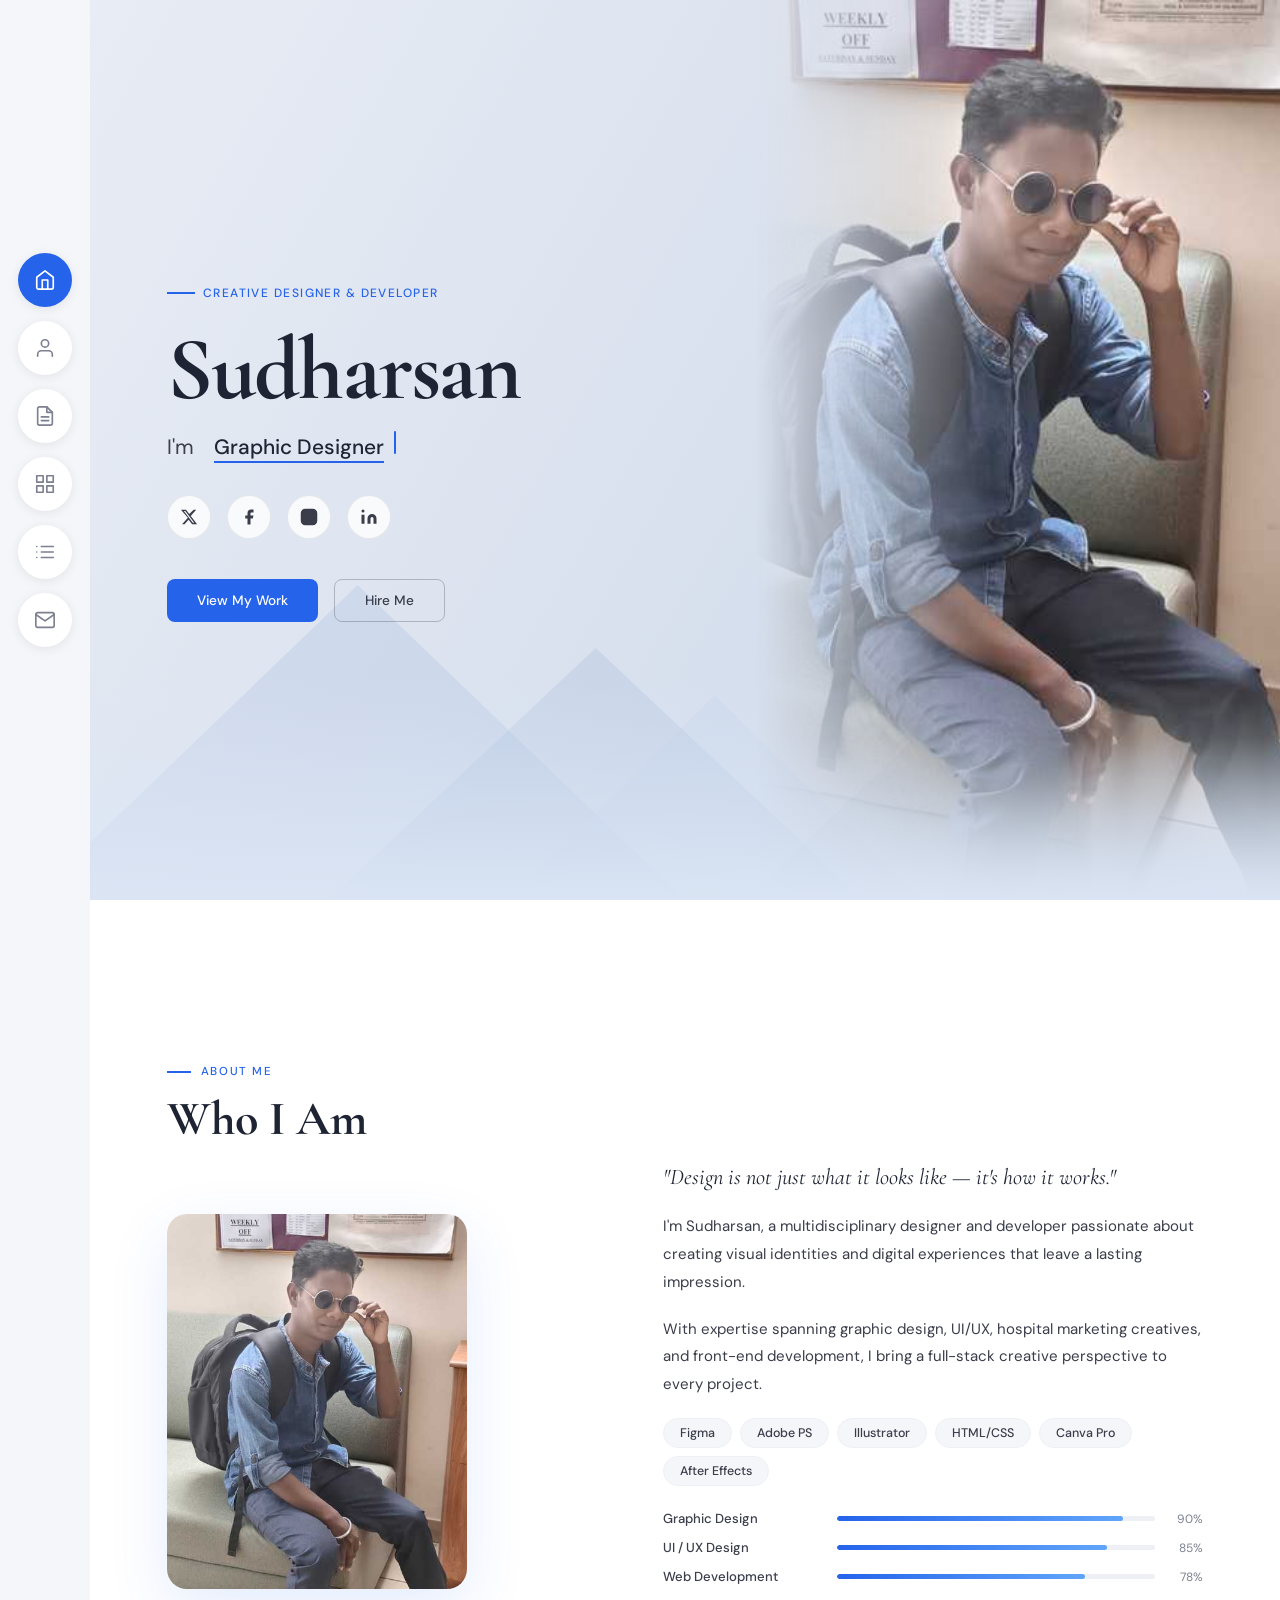
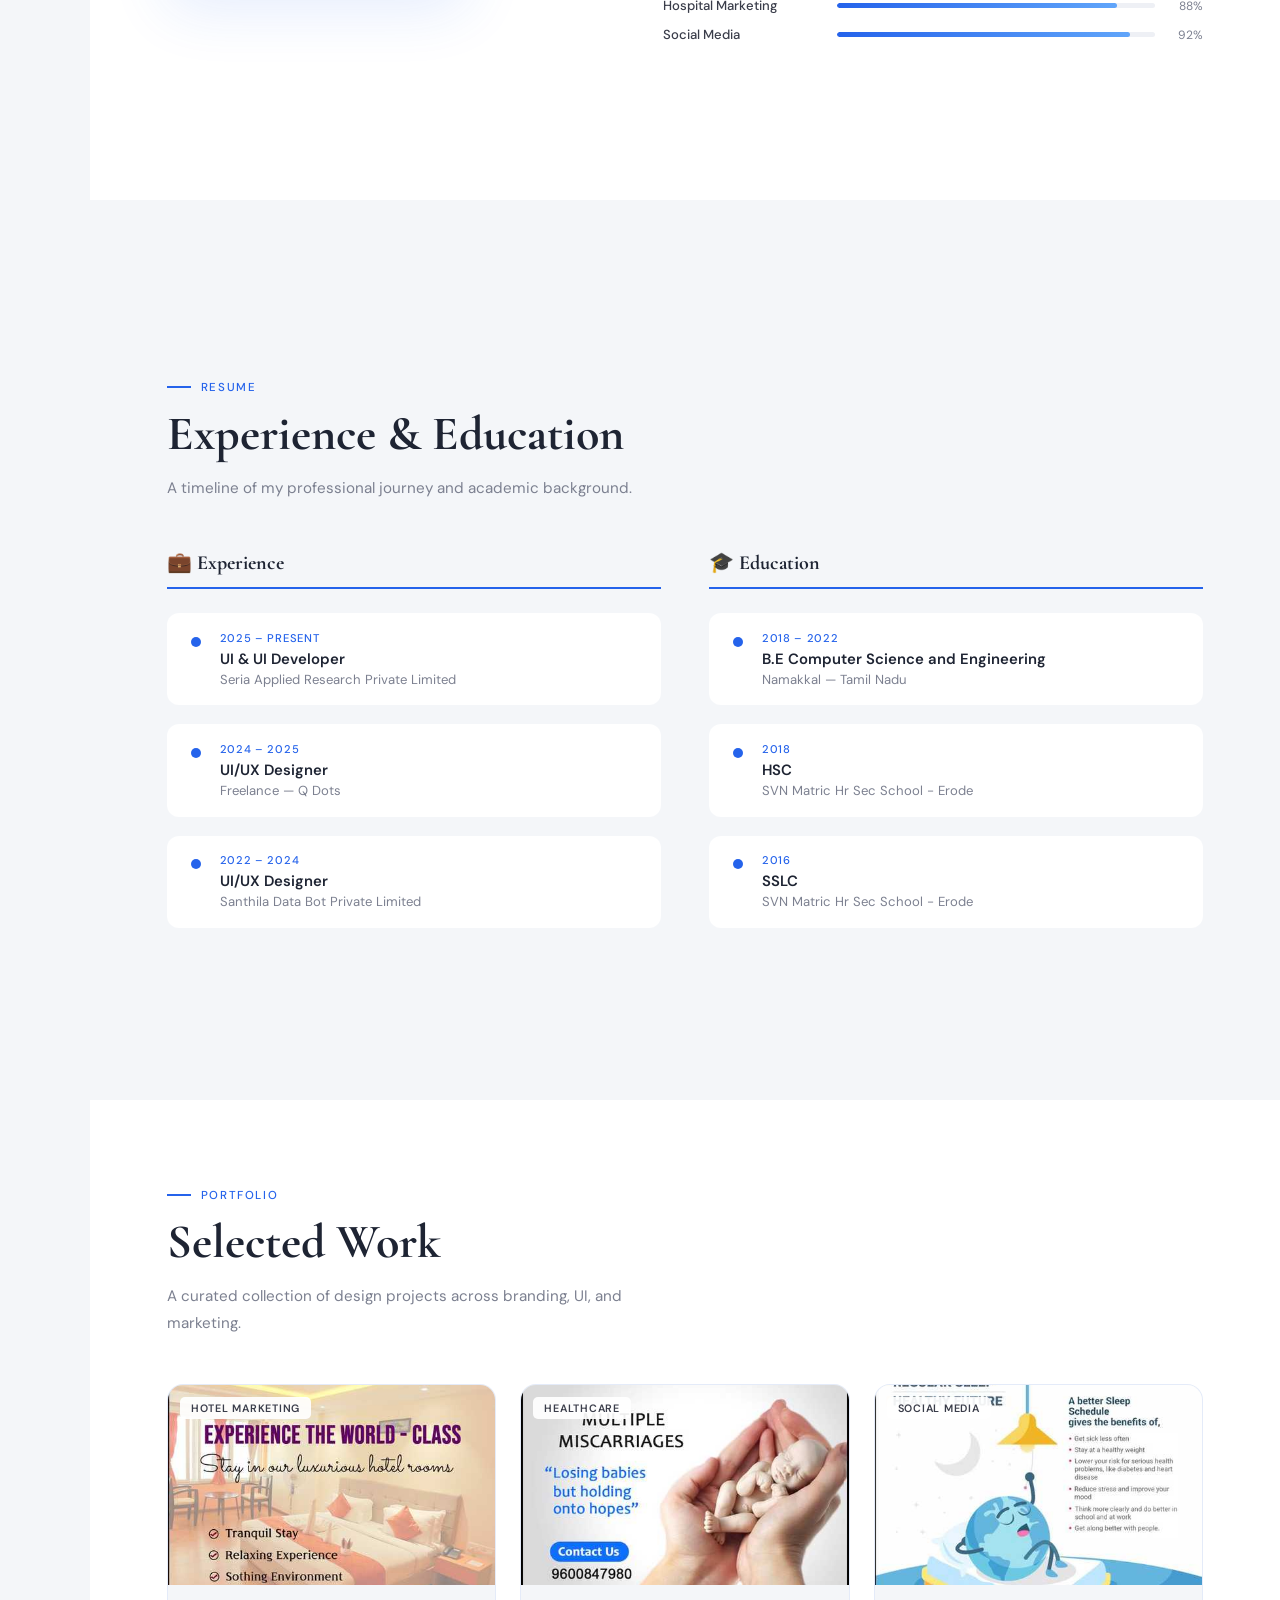
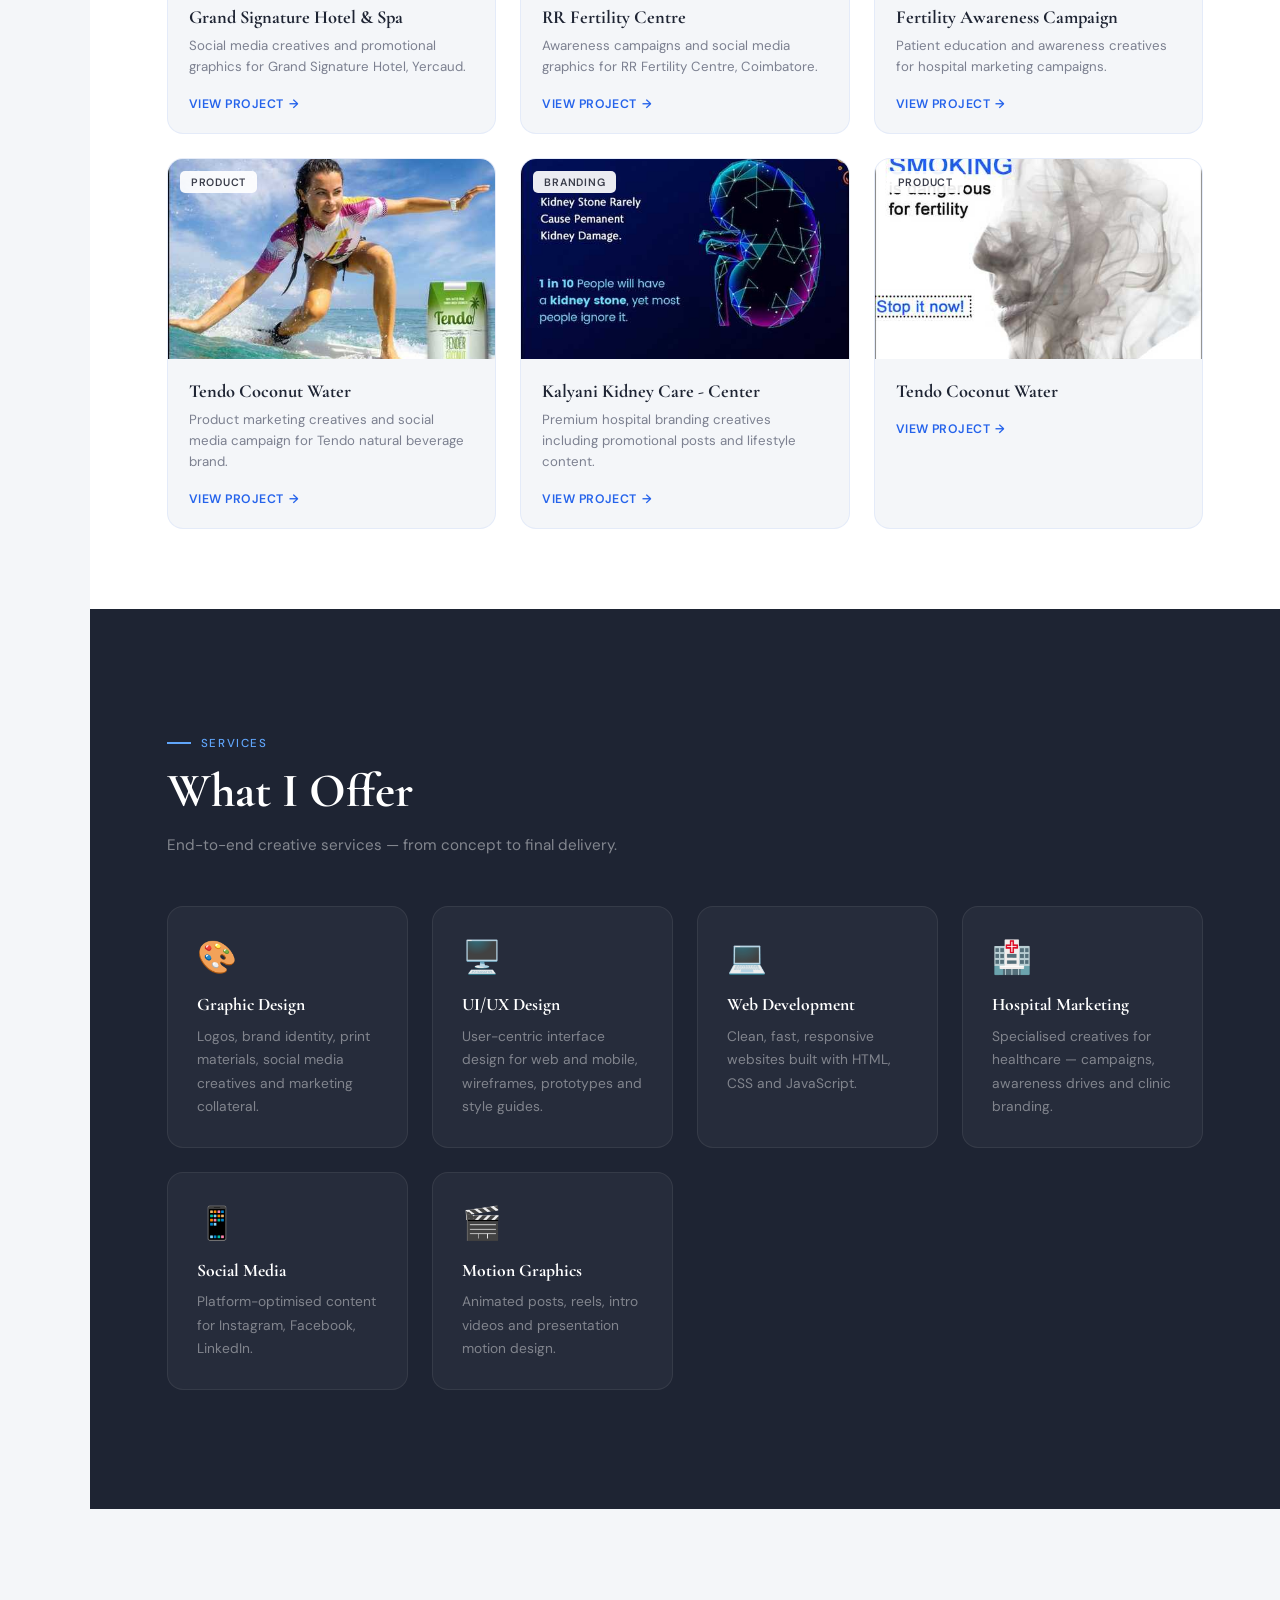
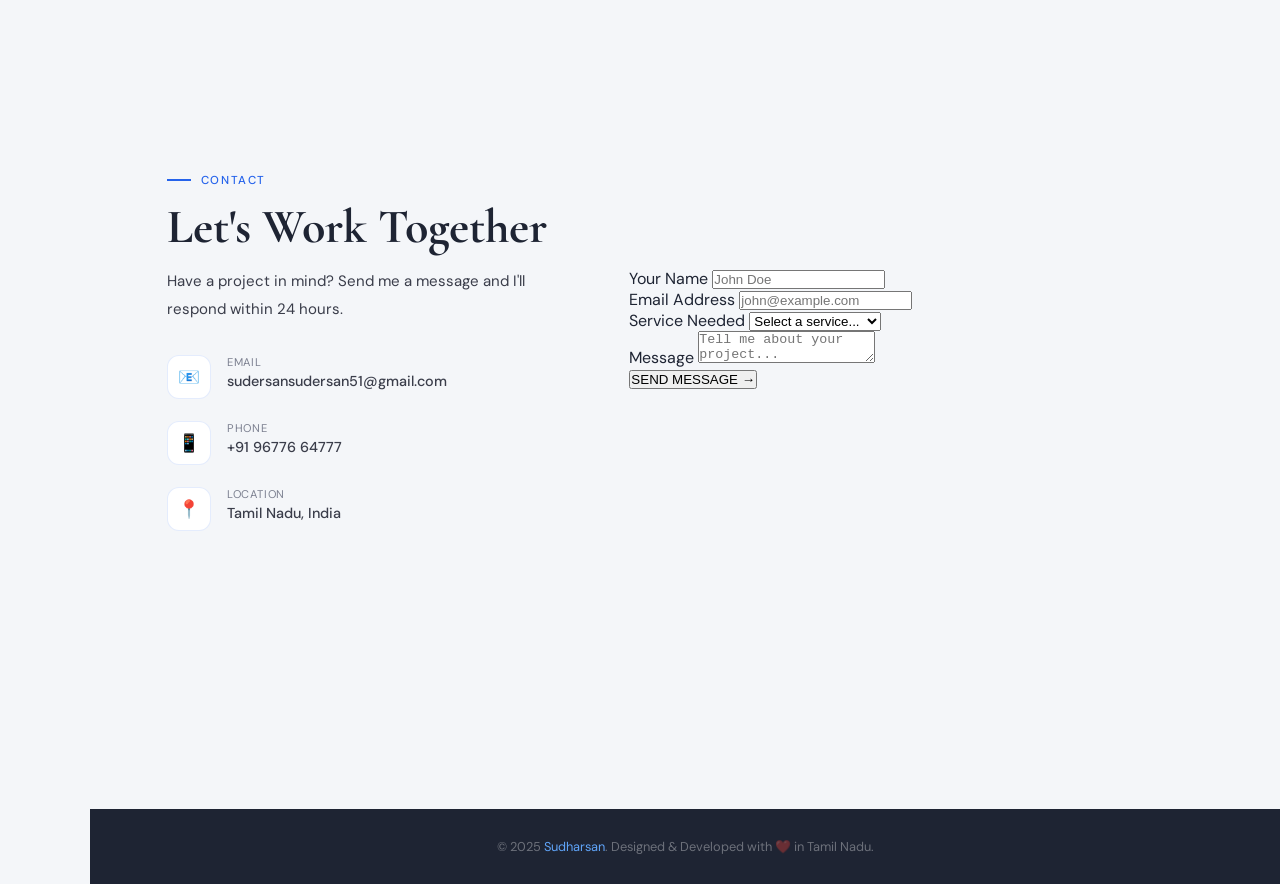
==== index.html @ 40d16991 "Update index.html" ====
<!DOCTYPE html>
<html lang="en">
<head>
<meta charset="UTF-8">
<meta name="viewport" content="width=device-width, initial-scale=1.0">
<title>Sudharsan - Portfolio</title>
<link href="https://fonts.googleapis.com/css2?family=Cormorant+Garamond:ital,wght@0,400;0,700;1,400&family=DM+Sans:wght@300;400;500;600&display=swap" rel="stylesheet">
<style>
*,*::before,*::after{margin:0;padding:0;box-sizing:border-box}
:root{--ink:#1e2433;--ink-mid:#3a3d4a;--ink-soft:#7c8090;--bg:#f4f6f9;--bg2:#eef0f5;--white:#fff;--blue:#2563eb;--blue-dark:#1d4ed8}
html{scroll-behavior:smooth}
body{font-family:'DM Sans',sans-serif;background:var(--bg);color:var(--ink);overflow-x:hidden;display:flex}
.sidebar{position:fixed;left:0;top:0;bottom:0;width:90px;display:flex;flex-direction:column;align-items:center;justify-content:center;gap:14px;z-index:200}
.nav-icon{width:54px;height:54px;border-radius:50%;background:var(--white);display:flex;align-items:center;justify-content:center;text-decoration:none;box-shadow:0 2px 12px rgba(0,0,0,.08);transition:all .25s;color:var(--ink-soft)}
.nav-icon:hover{transform:scale(1.08);color:var(--blue)}
.nav-icon.active{background:var(--blue);color:var(--white)}
.nav-icon svg{width:22px;height:22px;stroke:currentColor;fill:none;stroke-width:1.8;stroke-linecap:round;stroke-linejoin:round}
.main{margin-left:90px;flex:1;min-width:0}
.page{min-height:100vh;position:relative;display:flex;align-items:center;overflow:hidden}
#hero{background:linear-gradient(120deg,#e8ecf4,#dde4f0 40%,#c9d5e8)}
.mountains{position:absolute;bottom:0;left:0;right:0;height:35%;pointer-events:none}
.mountain{position:absolute;bottom:0;clip-path:polygon(0% 100%,50% 0%,100% 100%)}
.m1{width:55%;left:-5%;height:100%;background:rgba(170,190,220,.3)}
.m2{width:45%;left:20%;height:80%;background:rgba(155,178,210,.25)}
.m3{width:50%;right:-5%;height:90%;background:rgba(165,185,215,.2)}
.m4{width:35%;left:35%;height:65%;background:rgba(180,200,230,.2)}
.mist{position:absolute;bottom:0;left:0;right:0;height:25%;background:linear-gradient(0deg,rgba(220,230,245,.9),transparent);pointer-events:none;z-index:2}
.hero-photo-area{position:absolute;right:0;top:0;bottom:0;width:44%;overflow:hidden;pointer-events:none;z-index:1}
.hero-photo{width:100%;height:100%;object-fit:cover;object-position:center top;-webkit-mask-image:linear-gradient(to left,black 55%,transparent 100%),linear-gradient(to top,transparent 0%,black 18%);mask-image:linear-gradient(to left,black 55%,transparent 100%),linear-gradient(to top,transparent 0%,black 18%);-webkit-mask-composite:intersect;mask-composite:intersect}
.hero-content{position:relative;z-index:3;padding:0 6vw;max-width:680px}
.hero-tag{display:inline-flex;align-items:center;gap:8px;font-size:.75rem;font-weight:500;letter-spacing:.12em;text-transform:uppercase;color:var(--blue);margin-bottom:1.5rem}
.hero-tag::before{content:'';width:28px;height:2px;background:var(--blue)}
.hero-name{font-family:'Cormorant Garamond',serif;font-size:clamp(3.5rem,7vw,6.5rem);font-weight:700;line-height:1;color:var(--ink);margin-bottom:1rem;letter-spacing:-.02em}
.hero-role{font-size:clamp(1rem,2vw,1.3rem);color:var(--ink-mid);margin-bottom:2rem;display:flex;align-items:baseline;gap:.4em}
.typed-text{color:var(--ink);font-weight:500;border-bottom:2.5px solid var(--blue);padding-bottom:1px}
.typed-cursor{display:inline-block;width:2px;height:1.1em;background:var(--blue);margin-left:2px;vertical-align:middle;border-radius:1px;animation:blink .75s step-end infinite}
@keyframes blink{0%,100%{opacity:1}50%{opacity:0}}
.social-links{display:flex;gap:1rem;margin-bottom:2.5rem}
.social-link{width:44px;height:44px;border-radius:50%;background:rgba(255,255,255,.8);display:flex;align-items:center;justify-content:center;text-decoration:none;color:var(--ink-mid);border:1px solid rgba(0,0,0,.08);transition:all .2s}
.social-link:hover{background:var(--blue);color:var(--white);transform:translateY(-3px)}
.social-link svg{width:18px;height:18px;fill:currentColor}
.hero-btns{display:flex;gap:1rem;flex-wrap:wrap}
.btn-blue{display:inline-block;background:var(--blue);color:var(--white);padding:13px 30px;border-radius:8px;font-size:.85rem;font-weight:500;text-decoration:none;transition:all .2s}
.btn-blue:hover{background:var(--blue-dark);transform:translateY(-2px)}
.btn-ghost{display:inline-block;border:1.5px solid rgba(30,36,51,.25);color:var(--ink-mid);padding:12px 30px;border-radius:8px;font-size:.85rem;font-weight:500;text-decoration:none;transition:all .2s}
.btn-ghost:hover{border-color:var(--blue);color:var(--blue)}
.section-inner{width:100%;padding:80px 6vw}
.s-tag{display:inline-flex;align-items:center;gap:10px;font-size:.72rem;font-weight:500;letter-spacing:.14em;text-transform:uppercase;color:var(--blue);margin-bottom:.8rem}
.s-tag::before{content:'';width:24px;height:2px;background:var(--blue)}
.s-title{font-family:'Cormorant Garamond',serif;font-size:clamp(2rem,4vw,3rem);font-weight:700;color:var(--ink);line-height:1.15;margin-bottom:.8rem}
.s-sub{font-size:.95rem;color:var(--ink-soft);line-height:1.75;max-width:520px;margin-bottom:3rem}
#about{background:var(--white)}
.about-grid{display:grid;grid-template-columns:1fr 1.3fr;gap:5rem;align-items:center}
.about-avatar{width:100%;max-width:300px;aspect-ratio:.8;border-radius:20px;overflow:hidden;box-shadow:0 20px 60px rgba(37,99,235,.12)}
.about-avatar img{width:100%;height:100%;object-fit:cover;object-position:center top}
.about-intro{font-family:'Cormorant Garamond',serif;font-size:1.4rem;font-style:italic;color:var(--ink);line-height:1.5;margin-bottom:1.2rem}
.about-body{font-size:.94rem;color:var(--ink-mid);line-height:1.85;margin-bottom:1.2rem}
.skill-chips{display:flex;flex-wrap:wrap;gap:8px;margin-bottom:1.5rem}
.chip{background:var(--bg);border:1px solid var(--bg2);border-radius:20px;padding:6px 16px;font-size:.78rem;font-weight:500;color:var(--ink-mid)}
.skill-rows{display:flex;flex-direction:column;gap:12px}
.skill-row{display:flex;align-items:center;gap:14px}
.skill-label{font-size:.82rem;font-weight:500;color:var(--ink-mid);width:160px;flex-shrink:0}
.skill-track{flex:1;height:5px;background:var(--bg2);border-radius:3px;overflow:hidden}
.skill-fill{height:100%;background:linear-gradient(90deg,var(--blue),#60a5fa);border-radius:3px}
.skill-pct{font-size:.75rem;color:var(--ink-soft);width:34px;text-align:right}
@media(max-width:900px){.about-grid{grid-template-columns:1fr;gap:2rem}.about-avatar{margin:0 auto}}
#resume{background:var(--bg)}
.resume-cols{display:grid;grid-template-columns:1fr 1fr;gap:3rem}
.col-head{font-family:'Cormorant Garamond',serif;font-size:1.25rem;font-weight:700;color:var(--ink);padding-bottom:.75rem;margin-bottom:1.5rem;border-bottom:2px solid var(--blue)}
.tl{display:flex;flex-direction:column;gap:1.2rem}
.tl-item{display:flex;gap:1.2rem;padding:1.1rem 1.3rem;background:var(--white);border-radius:12px;border-left:3px solid transparent;transition:border-color .2s,box-shadow .2s}
.tl-item:hover{border-left-color:var(--blue);box-shadow:0 4px 18px rgba(37,99,235,.08)}
.tl-dot{width:10px;height:10px;border-radius:50%;background:var(--blue);margin-top:6px;flex-shrink:0}
.tl-date{font-size:.7rem;font-weight:500;color:var(--blue);letter-spacing:.06em;text-transform:uppercase;margin-bottom:4px}
.tl-role{font-size:.93rem;font-weight:600;color:var(--ink);margin-bottom:2px}
.tl-org{font-size:.82rem;color:var(--ink-soft)}
@media(max-width:768px){.resume-cols{grid-template-columns:1fr}}
#portfolio{background:var(--white)}
.port-grid{display:grid;grid-template-columns:repeat(auto-fill,minmax(280px,1fr));gap:1.5rem}
.port-card{background:var(--bg);border-radius:16px;overflow:hidden;border:1px solid rgba(37,99,235,.08);transition:transform .25s,box-shadow .25s}
.port-card:hover{transform:translateY(-6px);box-shadow:0 16px 40px rgba(37,99,235,.12)}
.port-thumb{height:200px;position:relative;overflow:hidden;background:var(--bg2)}
.port-thumb img{width:100%;height:100%;object-fit:cover;display:block;transition:transform .4s}
.port-card:hover .port-thumb img{transform:scale(1.06)}
.port-badge{position:absolute;top:12px;left:12px;background:rgba(255,255,255,.92);border-radius:5px;padding:4px 11px;font-size:.67rem;font-weight:600;color:var(--ink-mid);letter-spacing:.07em;text-transform:uppercase;z-index:1}
.port-body{padding:1.3rem}
.port-title{font-family:'Cormorant Garamond',serif;font-size:1.15rem;font-weight:700;color:var(--ink);margin-bottom:.4rem}
.port-desc{font-size:.83rem;color:var(--ink-soft);line-height:1.6;margin-bottom:.9rem}
.port-link{display:inline-flex;align-items:center;gap:5px;font-size:.77rem;font-weight:600;color:var(--blue);text-decoration:none;letter-spacing:.04em;text-transform:uppercase;transition:gap .2s}
.port-link:hover{gap:9px}
.port-link::after{content:'→'}
#services{background:var(--ink)}
#services .s-title{color:#fff}
#services .s-sub{color:rgba(255,255,255,.45)}
#services .s-tag{color:#60a5fa}
#services .s-tag::before{background:#60a5fa}
.srv-grid{display:grid;grid-template-columns:repeat(auto-fill,minmax(230px,1fr));gap:1.5rem}
.srv-card{background:rgba(255,255,255,.04);border:1px solid rgba(255,255,255,.07);border-radius:16px;padding:1.8rem;transition:all .2s}
.srv-card:hover{background:rgba(37,99,235,.12);border-color:rgba(37,99,235,.35);transform:translateY(-4px)}
.srv-ico{font-size:2rem;margin-bottom:1rem;display:block}
.srv-title{font-family:'Cormorant Garamond',serif;font-size:1.1rem;font-weight:700;color:#fff;margin-bottom:.6rem}
.srv-desc{font-size:.86rem;color:rgba(255,255,255,.42);line-height:1.7}
#contact{background:var(--bg)}
.contact-grid{display:grid;grid-template-columns:1fr 1.5fr;gap:5rem;align-items:start}
.c-detail{display:flex;align-items:flex-start;gap:1rem;margin-bottom:1.4rem}
.c-ico{width:44px;height:44px;border-radius:12px;background:var(--white);border:1px solid rgba(37,99,235,.12);display:flex;align-items:center;justify-content:center;font-size:1.1rem;flex-shrink:0}
.c-lbl{font-size:.7rem;color:var(--ink-soft);letter-spacing:.07em;text-transform:uppercase;margin-bottom:3px}
.c-val{font-size:.9rem;color:var(--ink-mid);font-weight:500}
.c-form{display:flex;flex-direction:column;gap:1rem}
.f-row{display:grid;grid-template-columns:1fr 1fr;gap:1rem}
.f-grp{display:flex;flex-direction:column;gap:5px}
.f-grp label{font-size:.74rem;font-weight:500;color:var(--ink-mid)}
.f-grp input,.f-grp textarea,.f-grp select{background:var(--white);border:1.5px solid rgba(37,99,235,.12);border-radius:8px;padding:11px 14px;font-family:'DM Sans',sans-serif;font-size:.89rem;color:var(--ink);outline:none;resize:none;transition:border-color .2s,box-shadow .2s}
.f-grp input:focus,.f-grp textarea:focus,.f-grp select:focus{border-color:var(--blue);box-shadow:0 0 0 3px rgba(37,99,235,.1)}
.f-submit{background:var(--blue);color:var(--white);border:none;border-radius:8px;padding:13px 32px;font-family:'DM Sans',sans-serif;font-size:.82rem;font-weight:600;letter-spacing:.05em;text-transform:uppercase;cursor:pointer;transition:all .2s;align-self:flex-start}
.f-submit:hover{background:var(--blue-dark);transform:translateY(-2px)}
@media(max-width:900px){.contact-grid{grid-template-columns:1fr;gap:2rem}.f-row{grid-template-columns:1fr}}
footer{background:var(--ink);color:rgba(255,255,255,.35);text-align:center;padding:1.8rem 5vw;font-size:.8rem}
footer span{color:#60a5fa}
.rv{opacity:0;transform:translateY(24px);transition:opacity .6s ease,transform .6s ease}
.rv.on{opacity:1;transform:none}
.d1{transition-delay:.1s}.d2{transition-delay:.2s}.d3{transition-delay:.3s}.d4{transition-delay:.4s}
@media(max-width:768px){body{flex-direction:column}.sidebar{position:fixed;bottom:0;left:0;right:0;top:auto;width:100%;height:64px;flex-direction:row;justify-content:center;gap:8px;padding:0 1rem;background:rgba(255,255,255,.95);border-top:1px solid rgba(0,0,0,.07)}.main{margin-left:0;padding-bottom:64px}.nav-icon{width:46px;height:46px}.hero-photo-area{width:50%;opacity:.6}}
</style>
</head>
<body>
<nav class="sidebar">
  <a class="nav-icon active" href="#hero" data-section="hero"><svg viewBox="0 0 24 24"><path d="M3 9l9-7 9 7v11a2 2 0 01-2 2H5a2 2 0 01-2-2z"/><polyline points="9 22 9 12 15 12 15 22"/></svg></a>
  <a class="nav-icon" href="#about" data-section="about"><svg viewBox="0 0 24 24"><path d="M20 21v-2a4 4 0 00-4-4H8a4 4 0 00-4 4v2"/><circle cx="12" cy="7" r="4"/></svg></a>
  <a class="nav-icon" href="#resume" data-section="resume"><svg viewBox="0 0 24 24"><path d="M14 2H6a2 2 0 00-2 2v16a2 2 0 002 2h12a2 2 0 002-2V8z"/><polyline points="14 2 14 8 20 8"/><line x1="16" y1="13" x2="8" y2="13"/><line x1="16" y1="17" x2="8" y2="17"/></svg></a>
  <a class="nav-icon" href="#portfolio" data-section="portfolio"><svg viewBox="0 0 24 24"><rect x="3" y="3" width="7" height="7"/><rect x="14" y="3" width="7" height="7"/><rect x="14" y="14" width="7" height="7"/><rect x="3" y="14" width="7" height="7"/></svg></a>
  <a class="nav-icon" href="#services" data-section="services"><svg viewBox="0 0 24 24"><line x1="8" y1="6" x2="21" y2="6"/><line x1="8" y1="12" x2="21" y2="12"/><line x1="8" y1="18" x2="21" y2="18"/><line x1="3" y1="6" x2="3.01" y2="6"/><line x1="3" y1="12" x2="3.01" y2="12"/><line x1="3" y1="18" x2="3.01" y2="18"/></svg></a>
  <a class="nav-icon" href="#contact" data-section="contact"><svg viewBox="0 0 24 24"><path d="M4 4h16c1.1 0 2 .9 2 2v12c0 1.1-.9 2-2 2H4c-1.1 0-2-.9-2-2V6c0-1.1.9-2 2-2z"/><polyline points="22,6 12,13 2,6"/></svg></a>
</nav>
<main class="main">
<section class="page" id="hero">
  <div class="mountains"><div class="mountain m1"></div><div class="mountain m2"></div><div class="mountain m3"></div><div class="mountain m4"></div></div>
  <div class="mist"></div>
  <div class="hero-photo-area"><img class="hero-photo" src="[data-uri]" alt="Sudharsan"></div>
  <div class="hero-content">
    <div class="hero-tag">Creative Designer &amp; Developer</div>
    <h1 class="hero-name">Sudharsan</h1>
    <p class="hero-role">I'm &nbsp;<span class="typed-text" id="typedText"></span><span class="typed-cursor"></span></p>
    <div class="social-links">
      <a class="social-link" href="#"><svg viewBox="0 0 24 24"><path d="M18.244 2.25h3.308l-7.227 8.26 8.502 11.24H16.17l-4.714-6.231-5.401 6.231H2.746l7.73-8.835L1.254 2.25H8.08l4.253 5.622zm-1.161 17.52h1.833L7.084 4.126H5.117z"/></svg></a>
      <a class="social-link" href="#"><svg viewBox="0 0 24 24"><path d="M18 2h-3a5 5 0 00-5 5v3H7v4h3v8h4v-8h3l1-4h-4V7a1 1 0 011-1h3z"/></svg></a>
      <a class="social-link" href="#"><svg viewBox="0 0 24 24" fill="none" stroke="currentColor" stroke-width="2"><rect x="2" y="2" width="20" height="20" rx="5"/><circle cx="12" cy="12" r="4"/><circle cx="17.5" cy="6.5" r="1.5" fill="currentColor" stroke="none"/></svg></a>
      <a class="social-link" href="#"><svg viewBox="0 0 24 24"><path d="M16 8a6 6 0 016 6v7h-4v-7a2 2 0 00-2-2 2 2 0 00-2 2v7h-4v-7a6 6 0 016-6zM2 9h4v12H2z"/><circle cx="4" cy="4" r="2"/></svg></a>
    </div>
    <div class="hero-btns"><a href="#portfolio" class="btn-blue">View My Work</a><a href="#contact" class="btn-ghost">Hire Me</a></div>
  </div>
</section>
<section class="page" id="about">
  <div class="section-inner">
    <div class="s-tag">About Me</div><h2 class="s-title">Who I Am</h2>
    <div class="about-grid">
      <div class="about-avatar rv"><img src="[data-uri]" alt="Sudharsan"></div>
      <div>
        <p class="about-intro rv">"Design is not just what it looks like — it's how it works."</p>
        <p class="about-body rv d1">I'm Sudharsan, a multidisciplinary designer and developer passionate about creating visual identities and digital experiences that leave a lasting impression.</p>
        <p class="about-body rv d2">With expertise spanning graphic design, UI/UX, hospital marketing creatives, and front-end development, I bring a full-stack creative perspective to every project.</p>
        <div class="skill-chips rv d2"><span class="chip">Figma</span><span class="chip">Adobe PS</span><span class="chip">Illustrator</span><span class="chip">HTML/CSS</span><span class="chip">Canva Pro</span><span class="chip">After Effects</span></div>
        <div class="skill-rows rv d3">
          <div class="skill-row"><span class="skill-label">Graphic Design</span><div class="skill-track"><div class="skill-fill" style="width:90%"></div></div><span class="skill-pct">90%</span></div>
          <div class="skill-row"><span class="skill-label">UI / UX Design</span><div class="skill-track"><div class="skill-fill" style="width:85%"></div></div><span class="skill-pct">85%</span></div>
          <div class="skill-row"><span class="skill-label">Web Development</span><div class="skill-track"><div class="skill-fill" style="width:78%"></div></div><span class="skill-pct">78%</span></div>
          <div class="skill-row"><span class="skill-label">Hospital Marketing</span><div class="skill-track"><div class="skill-fill" style="width:88%"></div></div><span class="skill-pct">88%</span></div>
          <div class="skill-row"><span class="skill-label">Social Media</span><div class="skill-track"><div class="skill-fill" style="width:92%"></div></div><span class="skill-pct">92%</span></div>
        </div>
      </div>
    </div>
  </div>
</section>
<section class="page" id="resume">
  <div class="section-inner">
    <div class="s-tag">Resume</div><h2 class="s-title">Experience &amp; Education</h2>
    <p class="s-sub">A timeline of my professional journey and academic background.</p>
    <div class="resume-cols">
      <div>
        <div class="col-head">💼 Experience</div>
        <div class="tl">
          <div class="tl-item rv"><div class="tl-dot"></div><div><div class="tl-date">2025 – Present</div><div class="tl-role">UI &amp; UI Developer</div><div class="tl-org">Seria Applied Research Private Limited</div></div></div>
          <div class="tl-item rv d1"><div class="tl-dot"></div><div><div class="tl-date">2024 – 2025</div><div class="tl-role">UI/UX Designer</div><div class="tl-org">Freelance — Q Dots</div></div></div>
          <div class="tl-item rv d2"><div class="tl-dot"></div><div><div class="tl-date">2022 – 2024</div><div class="tl-role">UI/UX Designer</div><div class="tl-org">Santhila Data Bot Private Limited</div></div></div>
        </div>
      </div>
      <div>
        <div class="col-head">🎓 Education</div>
        <div class="tl">
          <div class="tl-item rv"><div class="tl-dot"></div><div><div class="tl-date">2018 – 2022</div><div class="tl-role">B.E Computer Science and Engineering</div><div class="tl-org">Namakkal — Tamil Nadu</div></div></div>
          <div class="tl-item rv d1"><div class="tl-dot"></div><div><div class="tl-date">2018</div><div class="tl-role">HSC</div><div class="tl-org">SVN Matric Hr Sec School - Erode</div></div></div>
          <div class="tl-item rv d2"><div class="tl-dot"></div><div><div class="tl-date">2016</div><div class="tl-role">SSLC</div><div class="tl-org">SVN Matric Hr Sec School - Erode</div></div></div>
        </div>
      </div>
    </div>
  </div>
</section>
<section class="page" id="portfolio">
  <div class="section-inner">
    <div class="s-tag">Portfolio</div><h2 class="s-title">Selected Work</h2>
    <p class="s-sub">A curated collection of design projects across branding, UI, and marketing.</p>
    <div class="port-grid">
      <div class="port-card rv"><div class="port-thumb"><img src="[data-uri]" alt="Grand Signature Hotel"><span class="port-badge">Hotel Marketing</span></div><div class="port-body"><div class="port-title">Grand Signature Hotel &amp; Spa</div><p class="port-desc">Social media creatives and promotional graphics for Grand Signature Hotel, Yercaud.</p><a href="https://sudharsana-web.github.io/portfolio-Sudharsan/Project1.html" class="port-link">View Project</a></div></div>
      <div class="port-card rv d1"><div class="port-thumb"><img src="[data-uri]" alt="RR Fertility"><span class="port-badge">Healthcare</span></div><div class="port-body"><div class="port-title">RR Fertility Centre</div><p class="port-desc">Awareness campaigns and social media graphics for RR Fertility Centre, Coimbatore.</p><a href="https://sudharsana-web.github.io/portfolio-Sudharsan/Project2.html" class="port-link">View Project</a></div></div>
      <div class="port-card rv d2"><div class="port-thumb"><img src="[data-uri]" alt="Fertility Campaign"><span class="port-badge">Social Media</span></div><div class="port-body"><div class="port-title">Fertility Awareness Campaign</div><p class="port-desc">Patient education and awareness creatives for hospital marketing campaigns.</p><a href="https://sudharsana-web.github.io/portfolio-Sudharsan/Project3.html" class="port-link">View Project</a></div></div>
      <div class="port-card rv d1"><div class="port-thumb"><img src="[data-uri]" alt="Kalyani Kidney"><span class="port-badge">Product</span></div><div class="port-body"><div class="port-title">Tendo Coconut Water</div><p class="port-desc">Product marketing creatives and social media campaign for Tendo natural beverage brand.</p><a href="https://sudharsana-web.github.io/portfolio-Sudharsan/Project4.html" class="port-link">View Project</a></div></div>
      <div class="port-card rv d2"><div class="port-thumb"><img src="[data-uri]" alt="Grand Signature Coffee"><span class="port-badge">Branding</span></div><div class="port-body"><div class="port-title">Kalyani Kidney Care - Center</div><p class="port-desc">Premium hospital branding creatives including promotional posts and lifestyle content.</p><a href="https://sudharsana-web.github.io/portfolio-Sudharsan/Project5.html" class="port-link">View Project</a></div></div>
      <div class="port-card rv d3"><div class="port-thumb"><img src="[data-uri]" alt="Tendo"><span class="port-badge">Product</span></div><div class="port-body"><div class="port-title">Tendo Coconut Water</div><p class="port-desc"></p><a href="#" class="port-link">View Project</a></div></div>
    </div>
  </div>
</section>
<section class="page" id="services">
  <div class="section-inner">
    <div class="s-tag">Services</div><h2 class="s-title">What I Offer</h2>
    <p class="s-sub">End-to-end creative services — from concept to final delivery.</p>
    <div class="srv-grid">
      <div class="srv-card rv"><span class="srv-ico">🎨</span><div class="srv-title">Graphic Design</div><p class="srv-desc">Logos, brand identity, print materials, social media creatives and marketing collateral.</p></div>
      <div class="srv-card rv d1"><span class="srv-ico">🖥️</span><div class="srv-title">UI/UX Design</div><p class="srv-desc">User-centric interface design for web and mobile, wireframes, prototypes and style guides.</p></div>
      <div class="srv-card rv d2"><span class="srv-ico">💻</span><div class="srv-title">Web Development</div><p class="srv-desc">Clean, fast, responsive websites built with HTML, CSS and JavaScript.</p></div>
      <div class="srv-card rv d3"><span class="srv-ico">🏥</span><div class="srv-title">Hospital Marketing</div><p class="srv-desc">Specialised creatives for healthcare — campaigns, awareness drives and clinic branding.</p></div>
      <div class="srv-card rv d1"><span class="srv-ico">📱</span><div class="srv-title">Social Media</div><p class="srv-desc">Platform-optimised content for Instagram, Facebook, LinkedIn.</p></div>
      <div class="srv-card rv d2"><span class="srv-ico">🎬</span><div class="srv-title">Motion Graphics</div><p class="srv-desc">Animated posts, reels, intro videos and presentation motion design.</p></div>
    </div>
  </div>
</section>

<section class="page" id="contact">
  <div class="section-inner">
    <div class="s-tag">Contact</div><h2 class="s-title">Let's Work Together</h2>
    <div class="contact-grid">
      <div>
        <p style="font-size:.94rem;color:var(--ink-mid);line-height:1.8;margin-bottom:2rem;">Have a project in mind? Send me a message and I'll respond within 24 hours.</p>
        <div class="c-detail rv"><div class="c-ico">📧</div><div><div class="c-lbl">Email</div><div class="c-val">sudersansudersan51@gmail.com</div></div></div>
        <div class="c-detail rv d1"><div class="c-ico">📱</div><div><div class="c-lbl">Phone</div><div class="c-val">+91 96776 64777</div></div></div>
        <div class="c-detail rv d2"><div class="c-ico">📍</div><div><div class="c-lbl">Location</div><div class="c-val">Tamil Nadu, India</div></div></div>
      </div>
 <form action="https://formsubmit.co/sudersansudersan51@gmail.com" method="POST" class="modern-form">

  <input type="hidden" name="_captcha" value="false">
  <input type="hidden" name="_subject" value="New Portfolio Message">

  <div class="row">
    <div class="field">
      <label>Your Name</label>
      <input type="text" name="name" placeholder="John Doe" required>
    </div>

    <div class="field">
      <label>Email Address</label>
      <input type="email" name="email" placeholder="john@example.com" required>
    </div>
  </div>

  <div class="field">
    <label>Service Needed</label>
    <select name="service" required>
      <option value="">Select a service...</option>
      <option>Web Development</option>
      <option>UI/UX Design</option>
      <option>Database / DBA</option>
    </select>
  </div>

  <div class="field">
    <label>Message</label>
    <textarea name="message" placeholder="Tell me about your project..." required></textarea>
  </div>

  <button type="submit" class="btn-submit">
    SEND MESSAGE →
  </button>

</form>
    </div>
  </div>
</section>

<footer><p>© 2025 <span>Sudharsan</span>. Designed &amp; Developed with ❤️ in Tamil Nadu.</p></footer>
</main>

<script>
var roles=['Graphic Designer','UI/UX Designer','Web Developer','Creative Director'];
var ri=0,ci=0,del=false,el=document.getElementById('typedText');
function tw(){var w=roles[ri];if(!del){ci++;el.textContent=w.substring(0,ci);if(ci===w.length){del=true;setTimeout(tw,1800);return;}}else{ci--;el.textContent=w.substring(0,ci);if(ci===0){del=false;ri=(ri+1)%roles.length;}}setTimeout(tw,del?60:110);}
window.addEventListener('DOMContentLoaded',function(){setTimeout(tw,500);});
var secs=document.querySelectorAll('.page'),icons=document.querySelectorAll('.nav-icon');
new IntersectionObserver(function(e){e.forEach(function(x){if(x.isIntersecting){icons.forEach(function(n){n.classList.remove('active');});var a=document.querySelector('.nav-icon[data-section="'+x.target.id+'"]');if(a)a.classList.add('active');}});},{threshold:0.5}).observe&&secs.forEach(function(s){new IntersectionObserver(function(e){e.forEach(function(x){if(x.isIntersecting){icons.forEach(function(n){n.classList.remove('active');});var a=document.querySelector('.nav-icon[data-section="'+x.target.id+'"]');if(a)a.classList.add('active');}});},{threshold:0.5}).observe(s);});
new IntersectionObserver(function(e){e.forEach(function(x){if(x.isIntersecting)x.target.classList.add('on');});},{threshold:0.12}).observe&&document.querySelectorAll('.rv').forEach(function(el){new IntersectionObserver(function(e){e.forEach(function(x){if(x.isIntersecting)x.target.classList.add('on');});},{threshold:0.12}).observe(el);});
function handleSubmit(e){e.preventDefault();var b=e.target.querySelector('.f-submit');b.textContent='Sent! ✓';b.style.background='#16a34a';setTimeout(function(){b.textContent='Send Message →';b.style.background='';e.target.reset();},3000);}
</script>
</body>
</html>
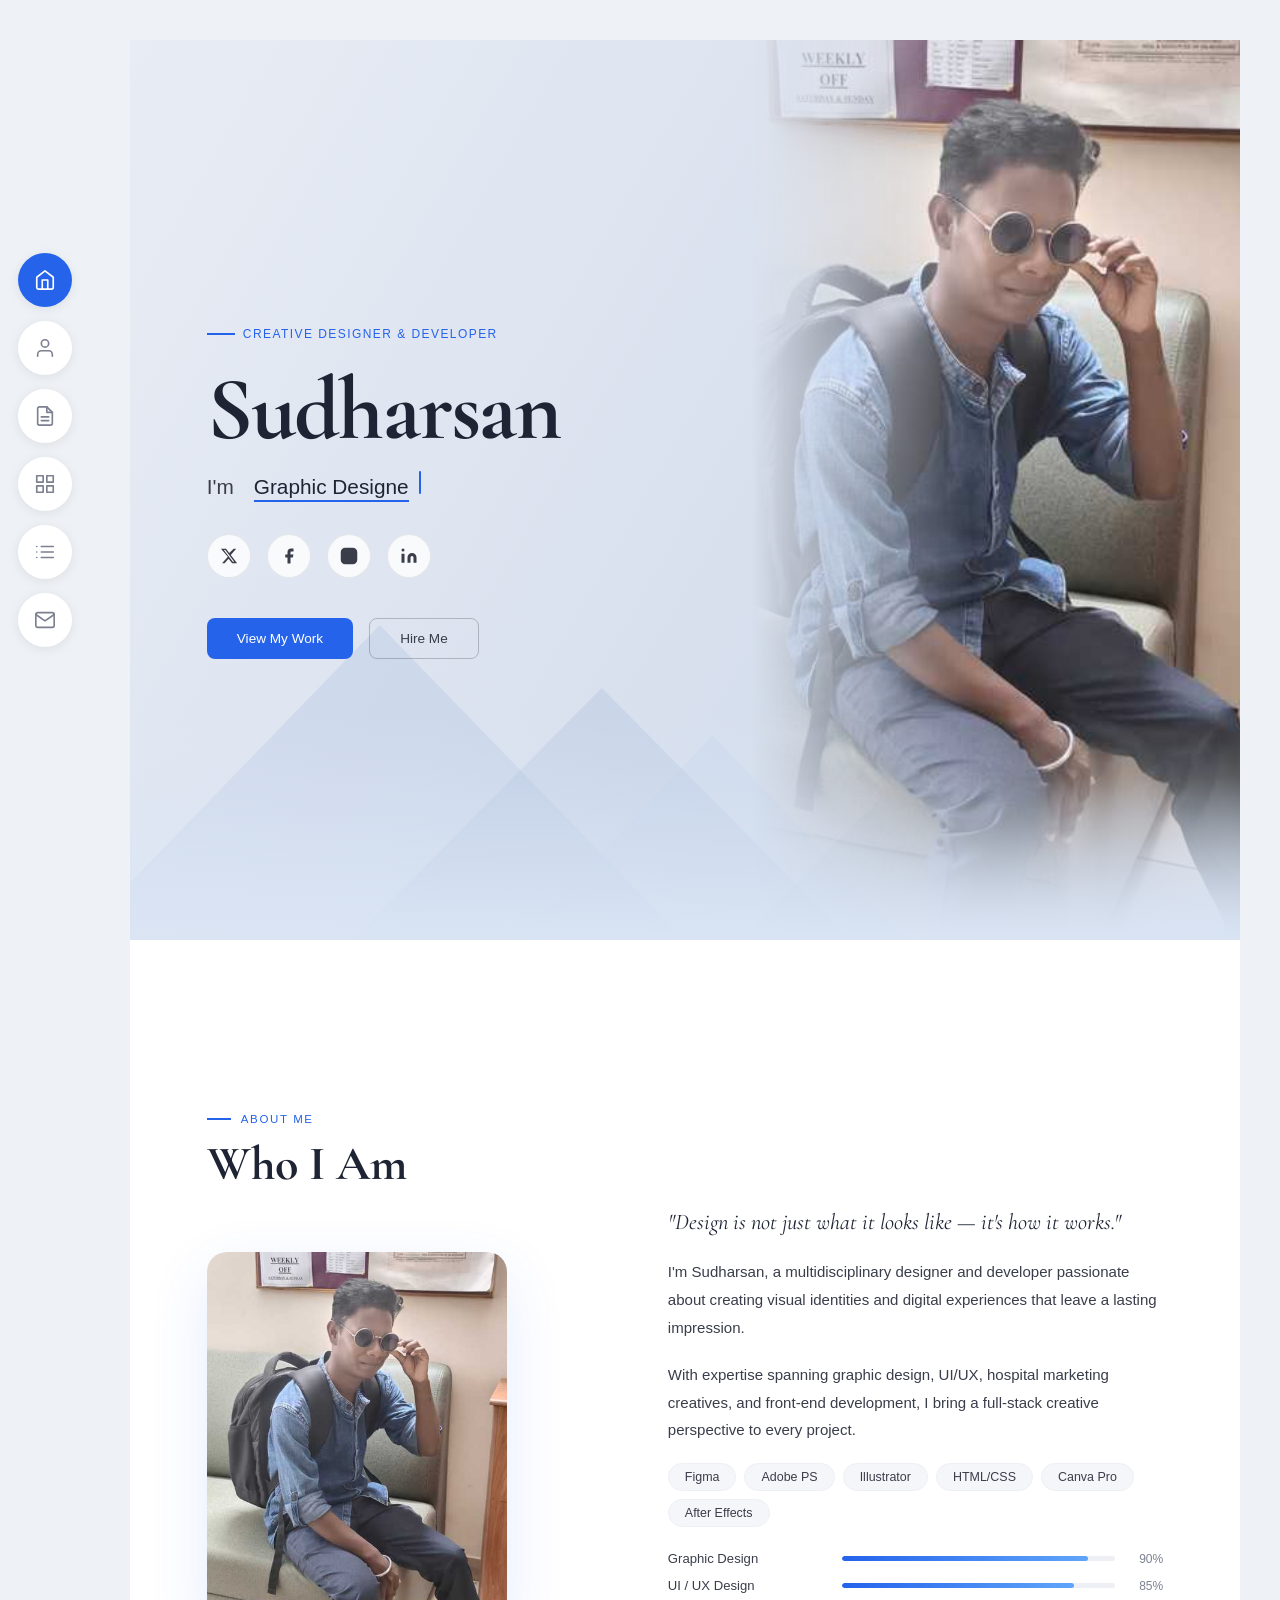
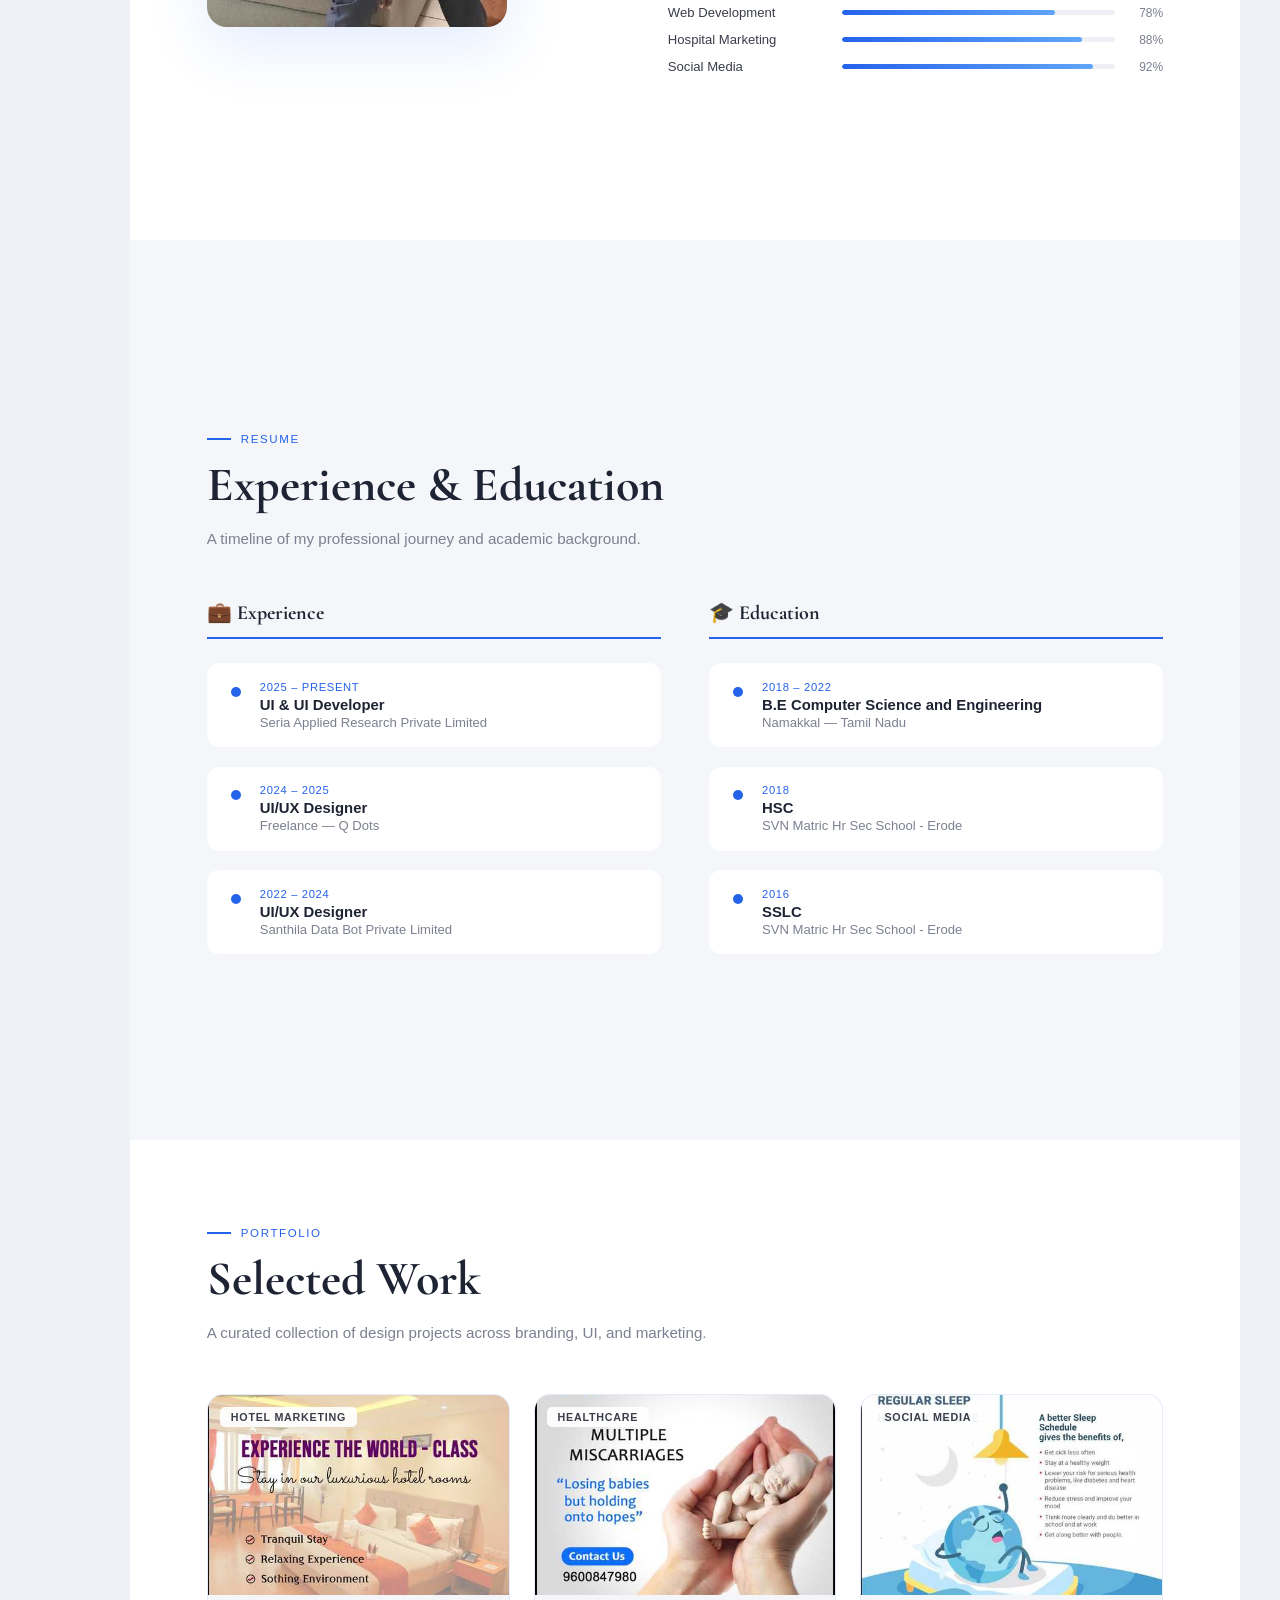
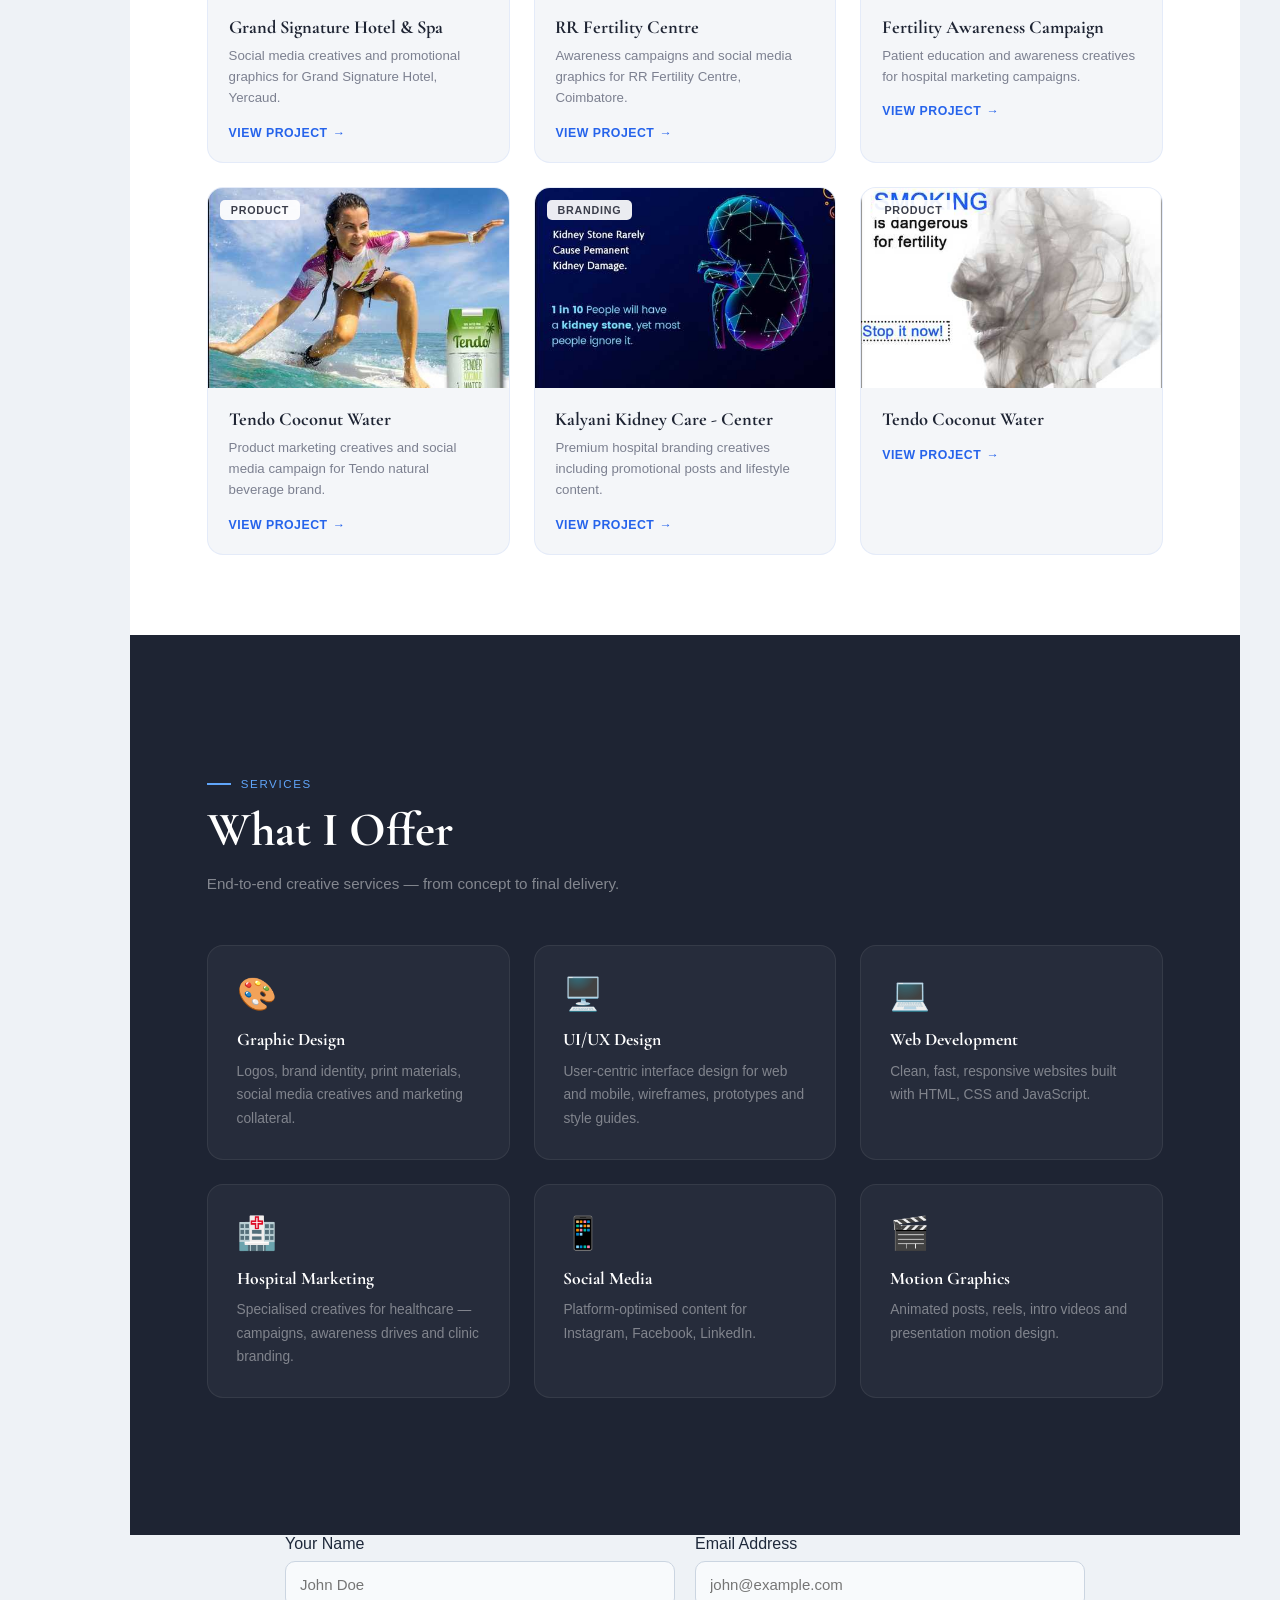
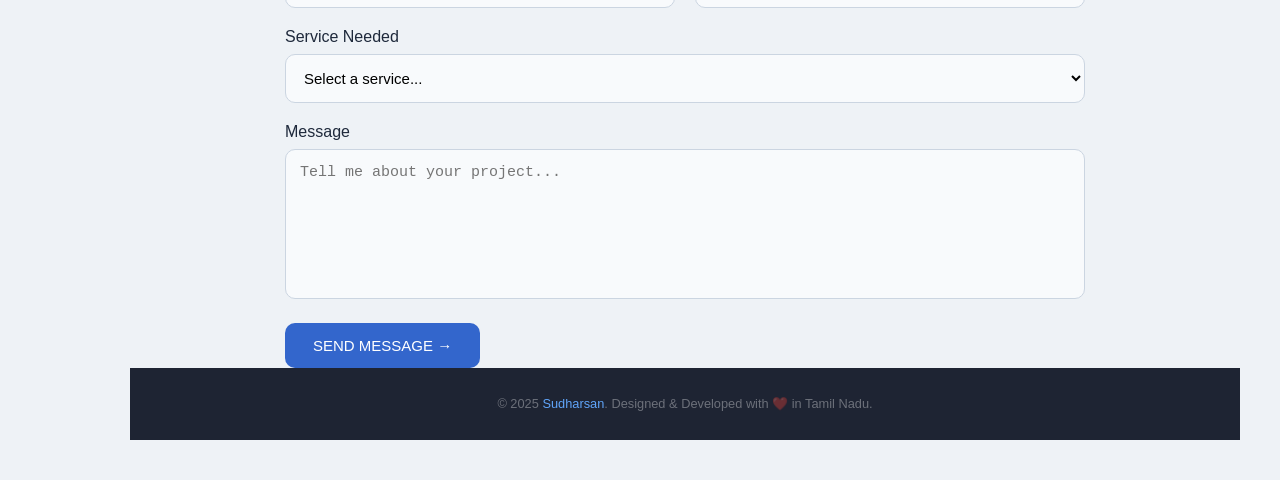
==== commit beb4ac2e: "Refactor contact form layout and styles" ====
--- a/index.html
+++ b/index.html
@@ -224,56 +224,62 @@
   </div>
 </section>
 
-<section class="page" id="contact">
-  <div class="section-inner">
-    <div class="s-tag">Contact</div><h2 class="s-title">Let's Work Together</h2>
-    <div class="contact-grid">
-      <div>
-        <p style="font-size:.94rem;color:var(--ink-mid);line-height:1.8;margin-bottom:2rem;">Have a project in mind? Send me a message and I'll respond within 24 hours.</p>
-        <div class="c-detail rv"><div class="c-ico">📧</div><div><div class="c-lbl">Email</div><div class="c-val">sudersansudersan51@gmail.com</div></div></div>
-        <div class="c-detail rv d1"><div class="c-ico">📱</div><div><div class="c-lbl">Phone</div><div class="c-val">+91 96776 64777</div></div></div>
-        <div class="c-detail rv d2"><div class="c-ico">📍</div><div><div class="c-lbl">Location</div><div class="c-val">Tamil Nadu, India</div></div></div>
-      </div>
- <form action="https://formsubmit.co/sudersansudersan51@gmail.com" method="POST" class="modern-form">
-
-  <input type="hidden" name="_captcha" value="false">
-  <input type="hidden" name="_subject" value="New Portfolio Message">
-
-  <div class="row">
-    <div class="field">
-      <label>Your Name</label>
-      <input type="text" name="name" placeholder="John Doe" required>
-    </div>
-
-    <div class="field">
-      <label>Email Address</label>
-      <input type="email" name="email" placeholder="john@example.com" required>
-    </div>
-  </div>
-
-  <div class="field">
-    <label>Service Needed</label>
-    <select name="service" required>
-      <option value="">Select a service...</option>
-      <option>Web Development</option>
-      <option>UI/UX Design</option>
-      <option>Database / DBA</option>
-    </select>
-  </div>
-
-  <div class="field">
-    <label>Message</label>
-    <textarea name="message" placeholder="Tell me about your project..." required></textarea>
-  </div>
-
-  <button type="submit" class="btn-submit">
-    SEND MESSAGE →
-  </button>
-
-</form>
-    </div>
-  </div>
-</section>
+<body style="font-family: Arial, sans-serif; background:#eef2f6; padding:40px; margin:0;">
+
+<div style="max-width:800px; margin:auto;">
+
+    <!-- ROW -->
+    <div style="display:flex; gap:20px; margin-bottom:20px; flex-wrap:wrap;">
+
+        <!-- NAME -->
+        <div style="flex:1; min-width:250px;">
+            <label style="display:block; margin-bottom:8px; color:#1e293b; font-weight:500;">
+                Your Name
+            </label>
+            <input type="text" placeholder="John Doe"
+                style="width:100%; padding:14px; border-radius:10px; border:1px solid #cbd5e1; background:#f8fafc; font-size:15px;">
+        </div>
+
+        <!-- EMAIL -->
+        <div style="flex:1; min-width:250px;">
+            <label style="display:block; margin-bottom:8px; color:#1e293b; font-weight:500;">
+                Email Address
+            </label>
+            <input type="email" placeholder="john@example.com"
+                style="width:100%; padding:14px; border-radius:10px; border:1px solid #cbd5e1; background:#f8fafc; font-size:15px;">
+        </div>
+
+    </div>
+
+    <!-- SERVICE -->
+    <div style="margin-bottom:20px;">
+        <label style="display:block; margin-bottom:8px; color:#1e293b; font-weight:500;">
+            Service Needed
+        </label>
+        <select style="width:100%; padding:14px; border-radius:10px; border:1px solid #cbd5e1; background:#f8fafc; font-size:15px;">
+            <option>Select a service...</option>
+            <option>Web Design</option>
+            <option>Development</option>
+            <option>SEO</option>
+        </select>
+    </div>
+
+    <!-- MESSAGE -->
+    <div>
+        <label style="display:block; margin-bottom:8px; color:#1e293b; font-weight:500;">
+            Message
+        </label>
+        <textarea placeholder="Tell me about your project..."
+            style="width:100%; padding:14px; height:150px; border-radius:10px; border:1px solid #cbd5e1; background:#f8fafc; font-size:15px; resize:none;"></textarea>
+    </div>
+
+    <!-- BUTTON -->
+    <button type="submit"
+        style="margin-top:20px; background:#3366cc; color:#fff; padding:14px 28px; border:none; border-radius:10px; font-size:15px; cursor:pointer;">
+        SEND MESSAGE →
+    </button>
+
+</div>
 
 <footer><p>© 2025 <span>Sudharsan</span>. Designed &amp; Developed with ❤️ in Tamil Nadu.</p></footer>
 </main>
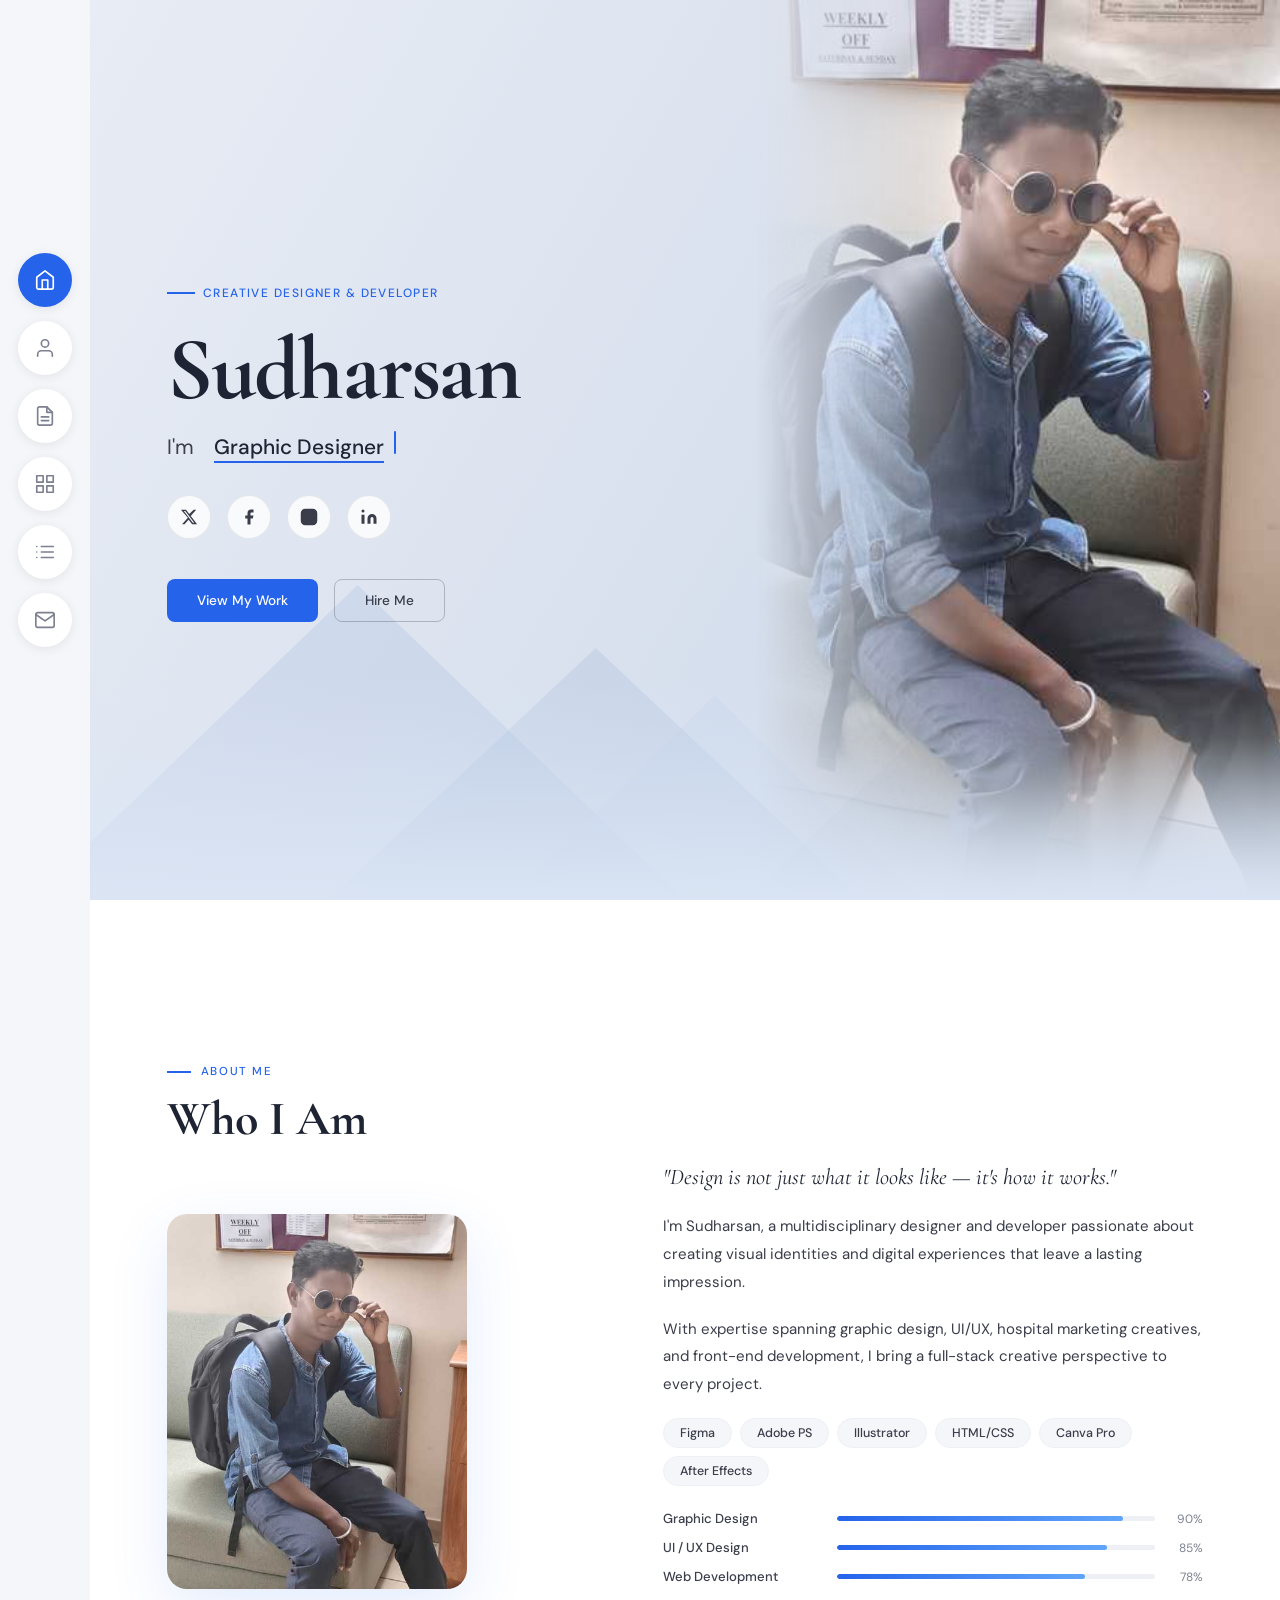
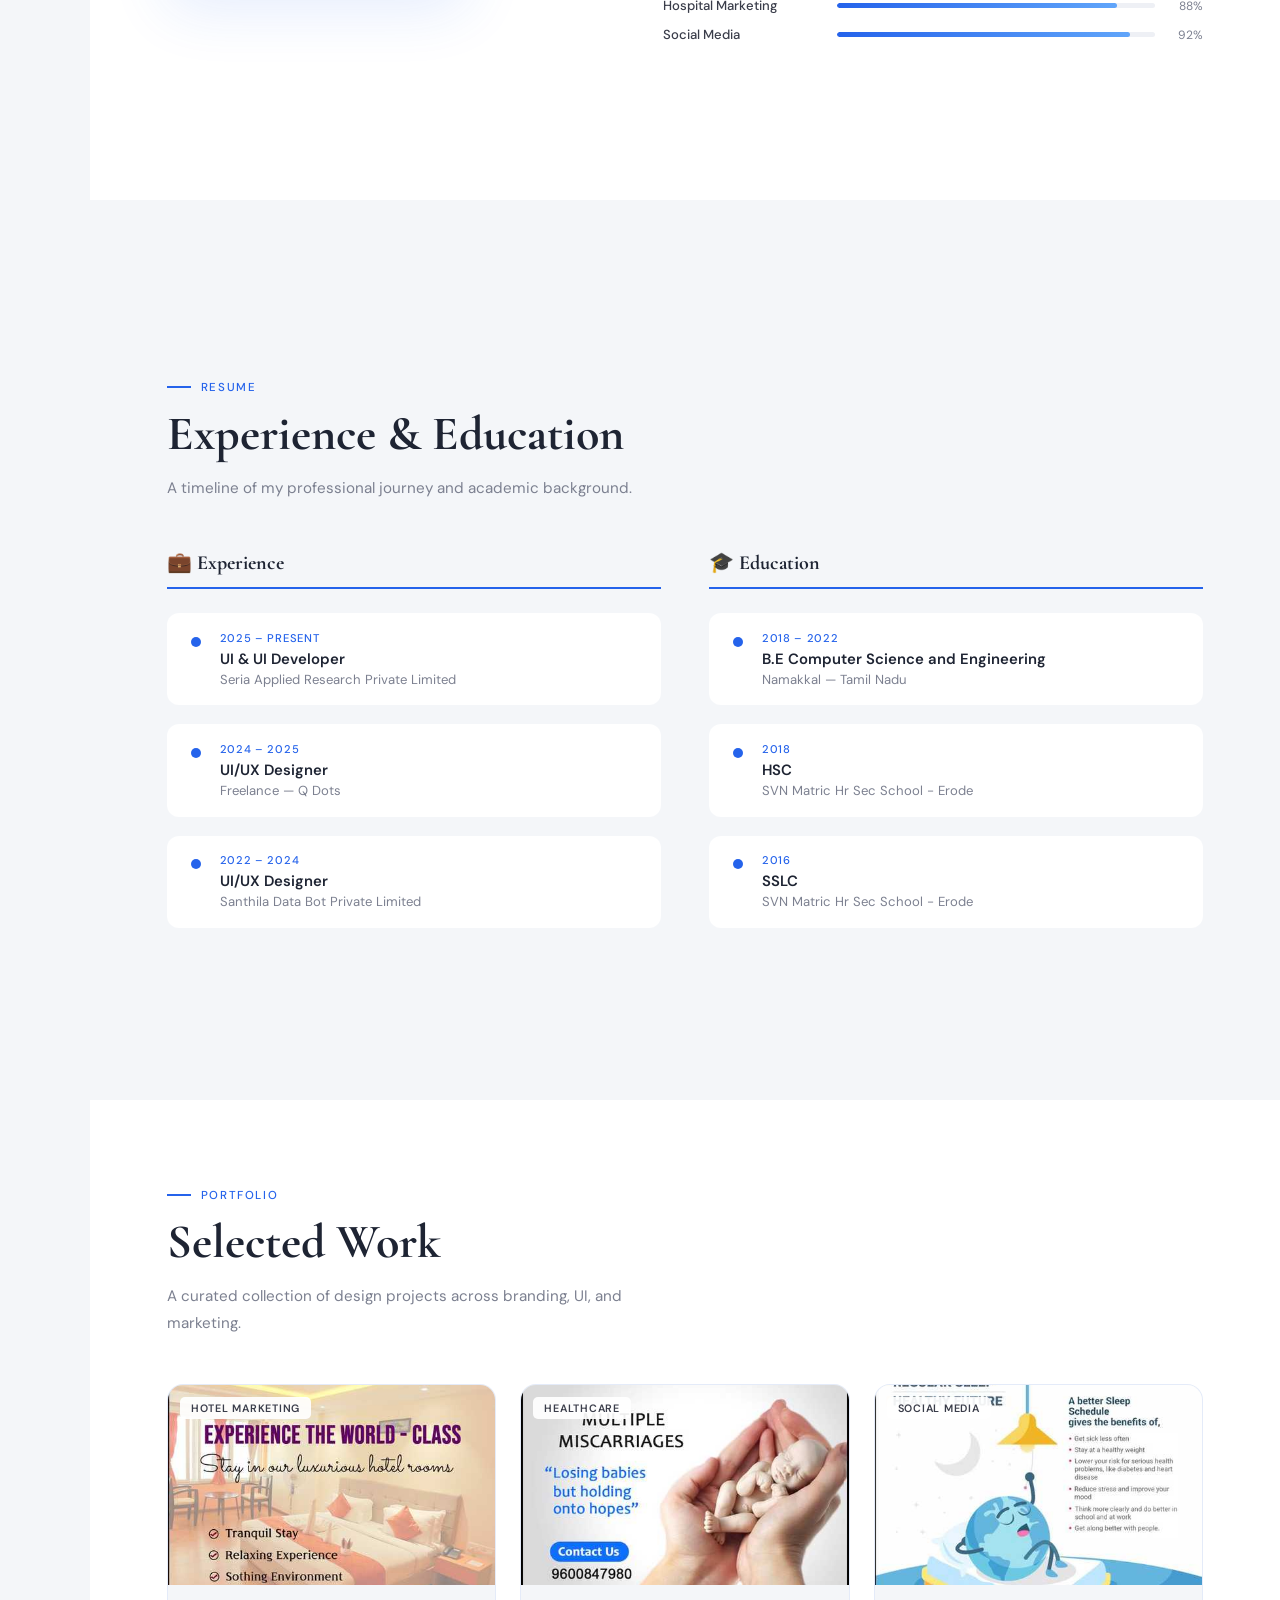
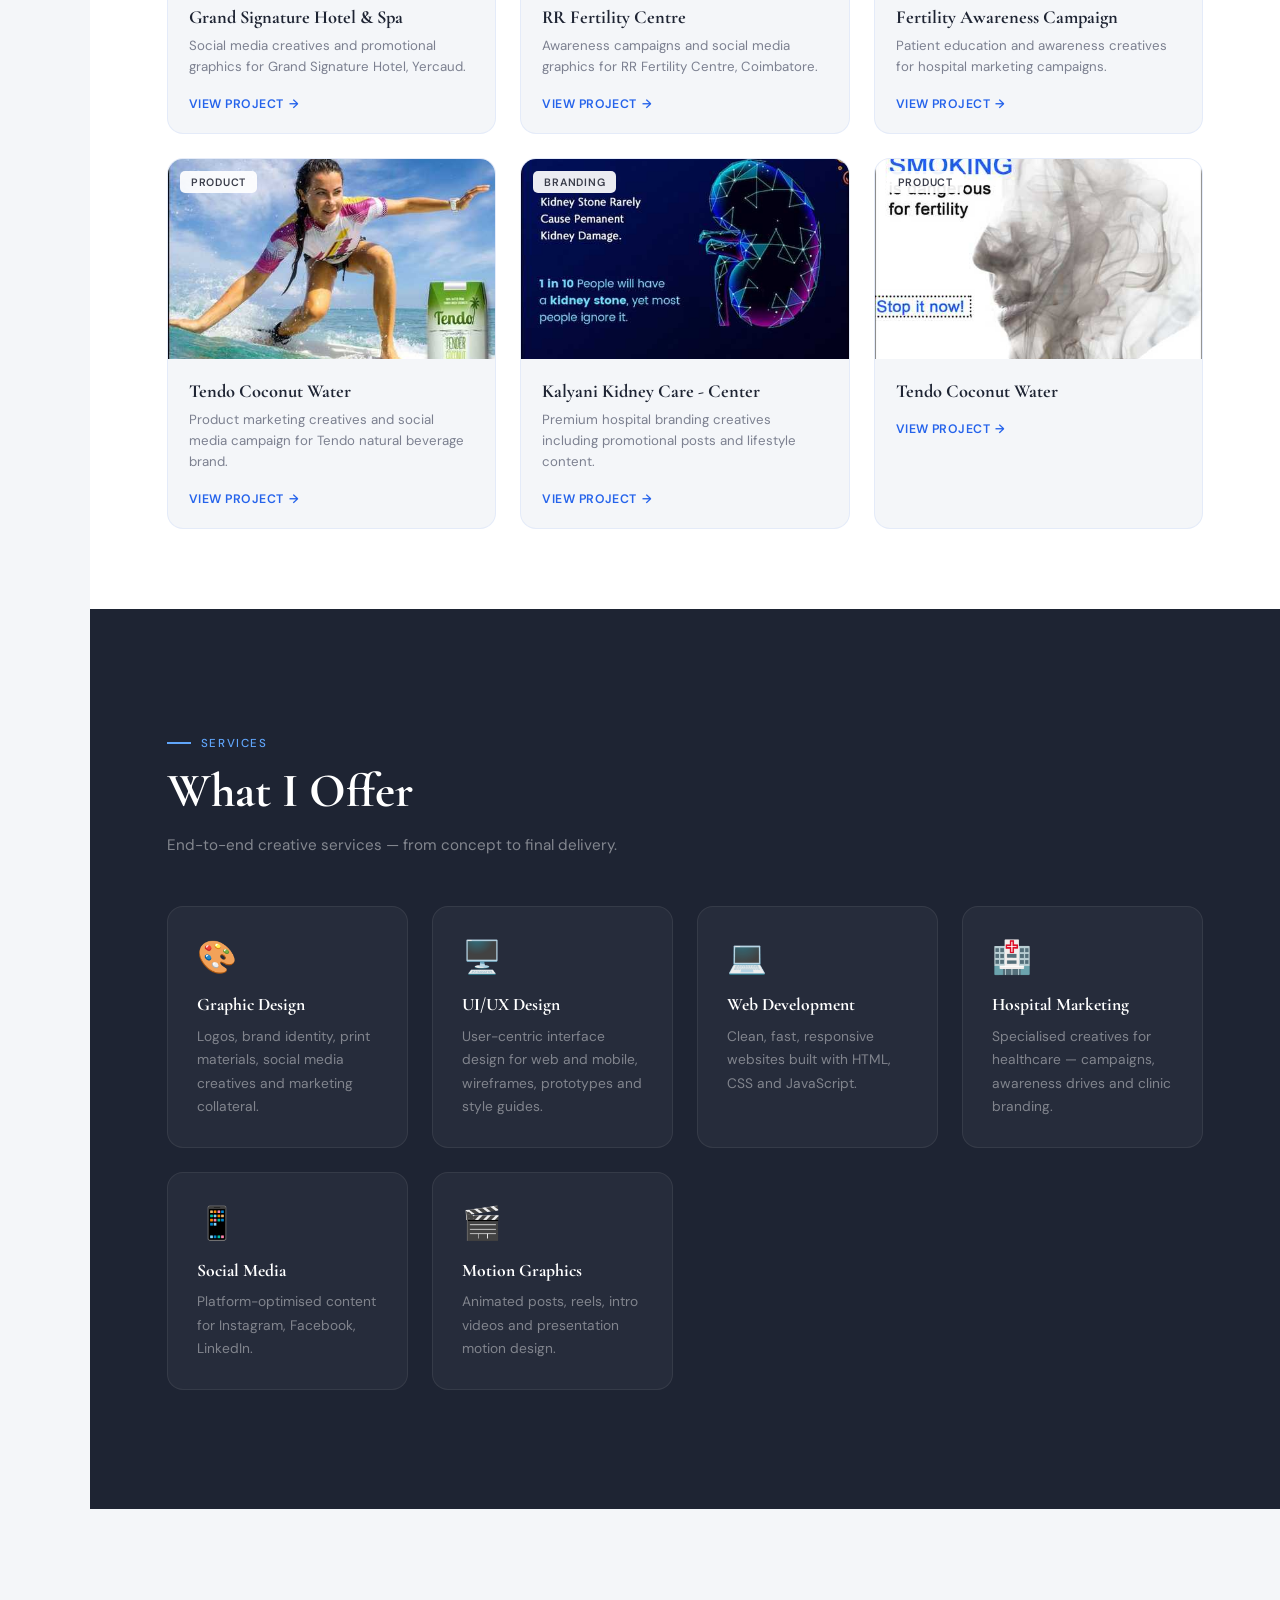
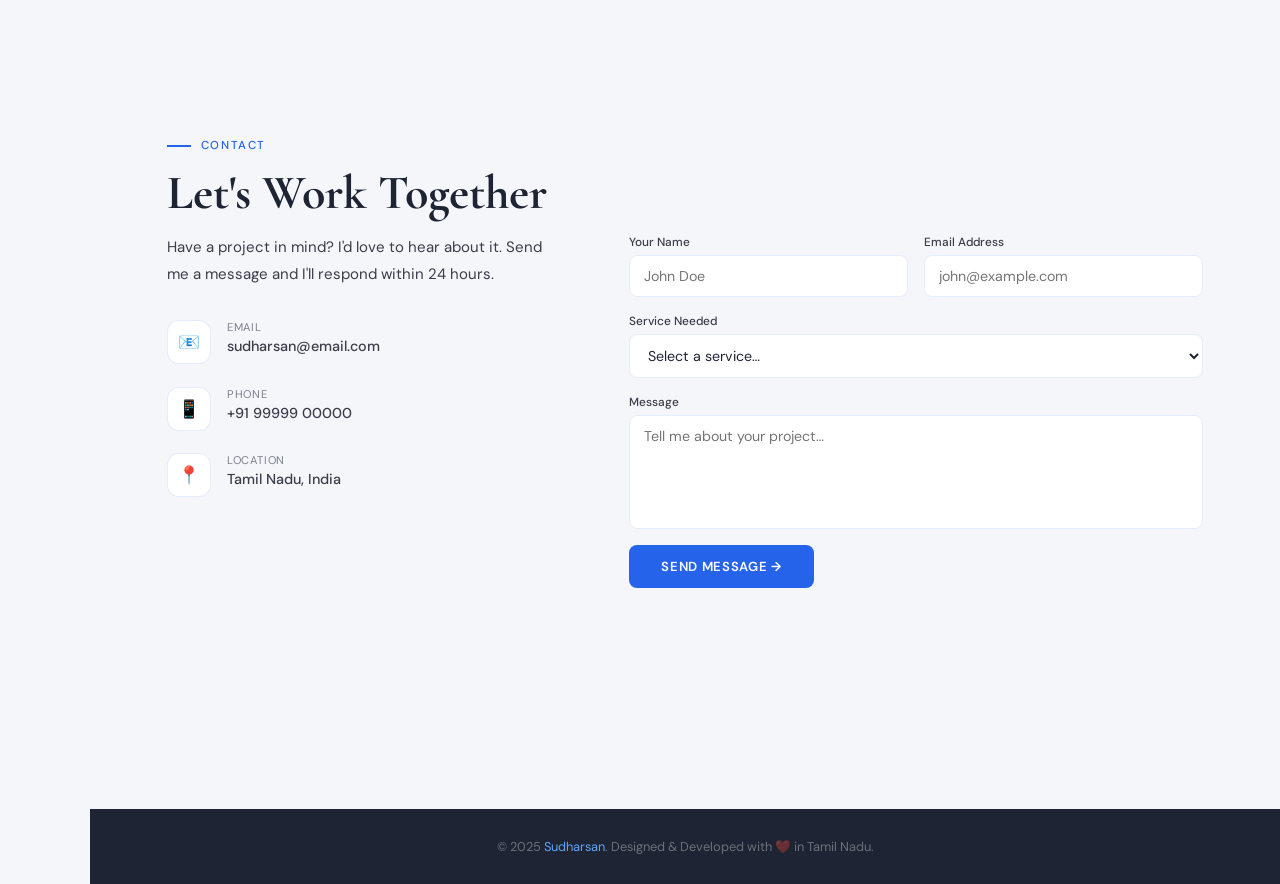
==== commit fea85e93: "Refactor contact section and form layout" ====
--- a/index.html
+++ b/index.html
@@ -224,62 +224,32 @@
   </div>
 </section>
 
-<body style="font-family: Arial, sans-serif; background:#eef2f6; padding:40px; margin:0;">
-
-<div style="max-width:800px; margin:auto;">
-
-    <!-- ROW -->
-    <div style="display:flex; gap:20px; margin-bottom:20px; flex-wrap:wrap;">
-
-        <!-- NAME -->
-        <div style="flex:1; min-width:250px;">
-            <label style="display:block; margin-bottom:8px; color:#1e293b; font-weight:500;">
-                Your Name
-            </label>
-            <input type="text" placeholder="John Doe"
-                style="width:100%; padding:14px; border-radius:10px; border:1px solid #cbd5e1; background:#f8fafc; font-size:15px;">
-        </div>
-
-        <!-- EMAIL -->
-        <div style="flex:1; min-width:250px;">
-            <label style="display:block; margin-bottom:8px; color:#1e293b; font-weight:500;">
-                Email Address
-            </label>
-            <input type="email" placeholder="john@example.com"
-                style="width:100%; padding:14px; border-radius:10px; border:1px solid #cbd5e1; background:#f8fafc; font-size:15px;">
-        </div>
-
-    </div>
-
-    <!-- SERVICE -->
-    <div style="margin-bottom:20px;">
-        <label style="display:block; margin-bottom:8px; color:#1e293b; font-weight:500;">
-            Service Needed
-        </label>
-        <select style="width:100%; padding:14px; border-radius:10px; border:1px solid #cbd5e1; background:#f8fafc; font-size:15px;">
-            <option>Select a service...</option>
-            <option>Web Design</option>
-            <option>Development</option>
-            <option>SEO</option>
-        </select>
-    </div>
-
-    <!-- MESSAGE -->
-    <div>
-        <label style="display:block; margin-bottom:8px; color:#1e293b; font-weight:500;">
-            Message
-        </label>
-        <textarea placeholder="Tell me about your project..."
-            style="width:100%; padding:14px; height:150px; border-radius:10px; border:1px solid #cbd5e1; background:#f8fafc; font-size:15px; resize:none;"></textarea>
-    </div>
-
-    <!-- BUTTON -->
-    <button type="submit"
-        style="margin-top:20px; background:#3366cc; color:#fff; padding:14px 28px; border:none; border-radius:10px; font-size:15px; cursor:pointer;">
-        SEND MESSAGE →
-    </button>
-
-</div>
+ <section class="page" id="contact">
+    <div class="section-inner">
+      <div class="s-tag">Contact</div>
+      <h2 class="s-title">Let's Work Together</h2>
+      <div class="contact-grid">
+        <div>
+          <p style="font-size:.94rem;color:var(--ink-mid);line-height:1.8;margin-bottom:2rem;">Have a project in mind? I'd love to hear about it. Send me a message and I'll respond within 24 hours.</p>
+          <div class="c-detail rv"><div class="c-ico">📧</div><div><div class="c-lbl">Email</div><div class="c-val">sudharsan@email.com</div></div></div>
+          <div class="c-detail rv d1"><div class="c-ico">📱</div><div><div class="c-lbl">Phone</div><div class="c-val">+91 99999 00000</div></div></div>
+          <div class="c-detail rv d2"><div class="c-ico">📍</div><div><div class="c-lbl">Location</div><div class="c-val">Tamil Nadu, India</div></div></div>
+        </div>
+        <form class="c-form rv" onsubmit="handleSubmit(event)">
+          <div class="f-row">
+            <div class="f-grp"><label>Your Name</label><input type="text" placeholder="John Doe" required></div>
+            <div class="f-grp"><label>Email Address</label><input type="email" placeholder="john@example.com" required></div>
+          </div>
+          <div class="f-grp">
+            <label>Service Needed</label>
+            <select><option value="">Select a service…</option><option>Graphic Design</option><option>UI/UX Design</option><option>Web Development</option><option>Hospital Marketing</option><option>Social Media</option><option>Motion Graphics</option></select>
+          </div>
+          <div class="f-grp"><label>Message</label><textarea rows="5" placeholder="Tell me about your project…" required></textarea></div>
+          <button type="submit" class="f-submit">Send Message →</button>
+        </form>
+      </div>
+    </div>
+  </section>
 
 <footer><p>© 2025 <span>Sudharsan</span>. Designed &amp; Developed with ❤️ in Tamil Nadu.</p></footer>
 </main>
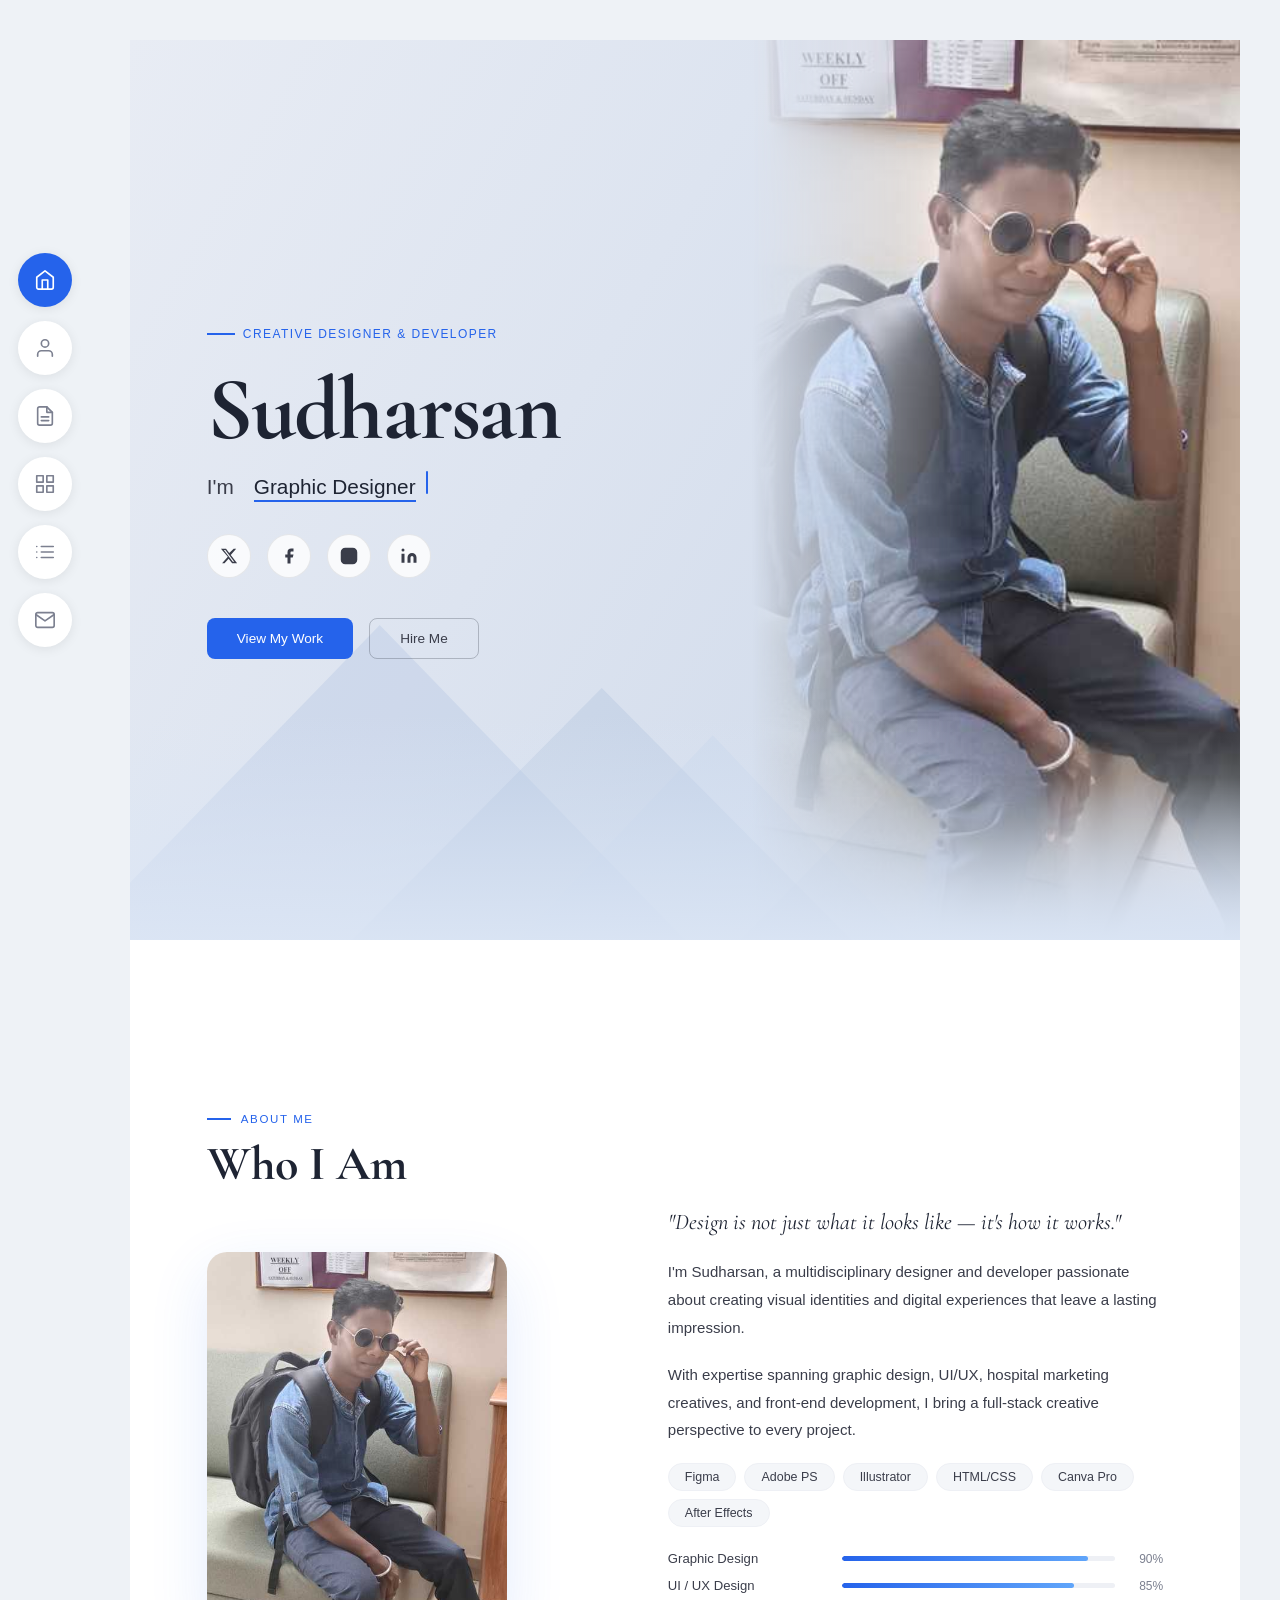
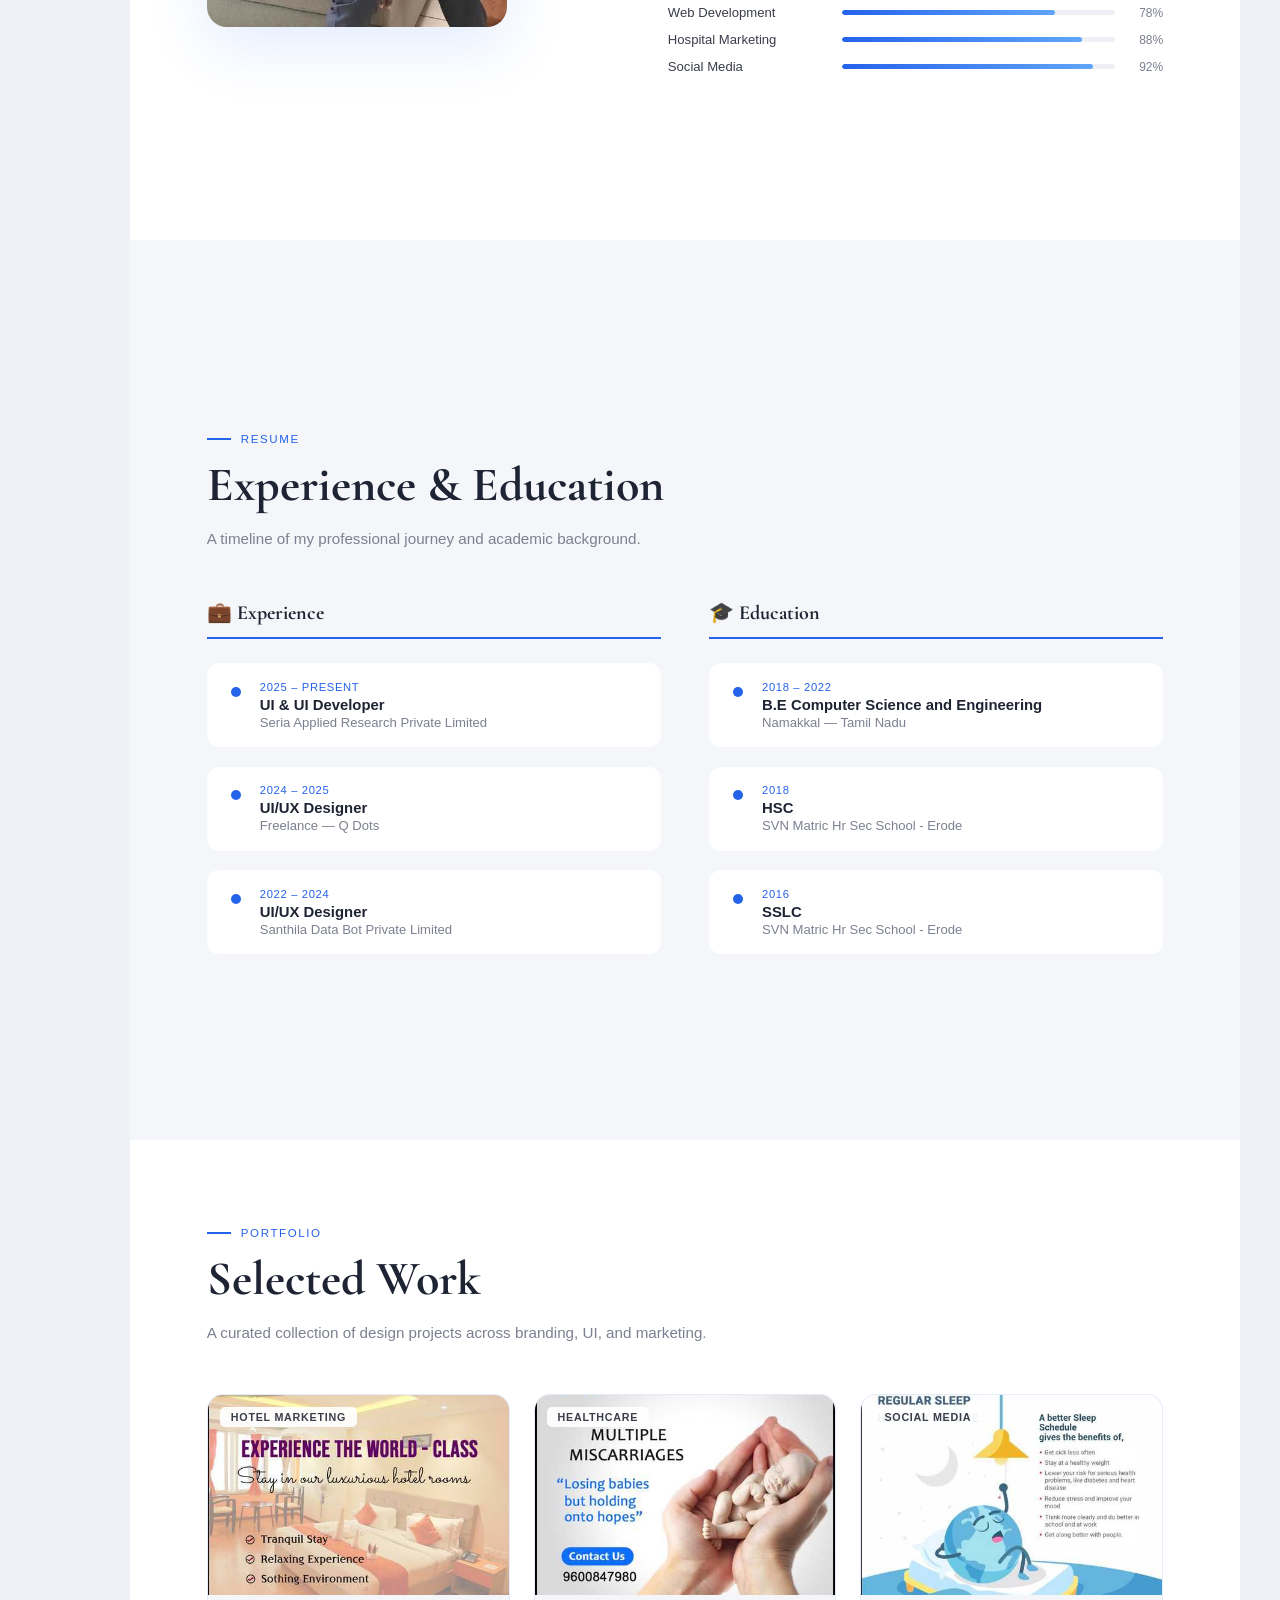
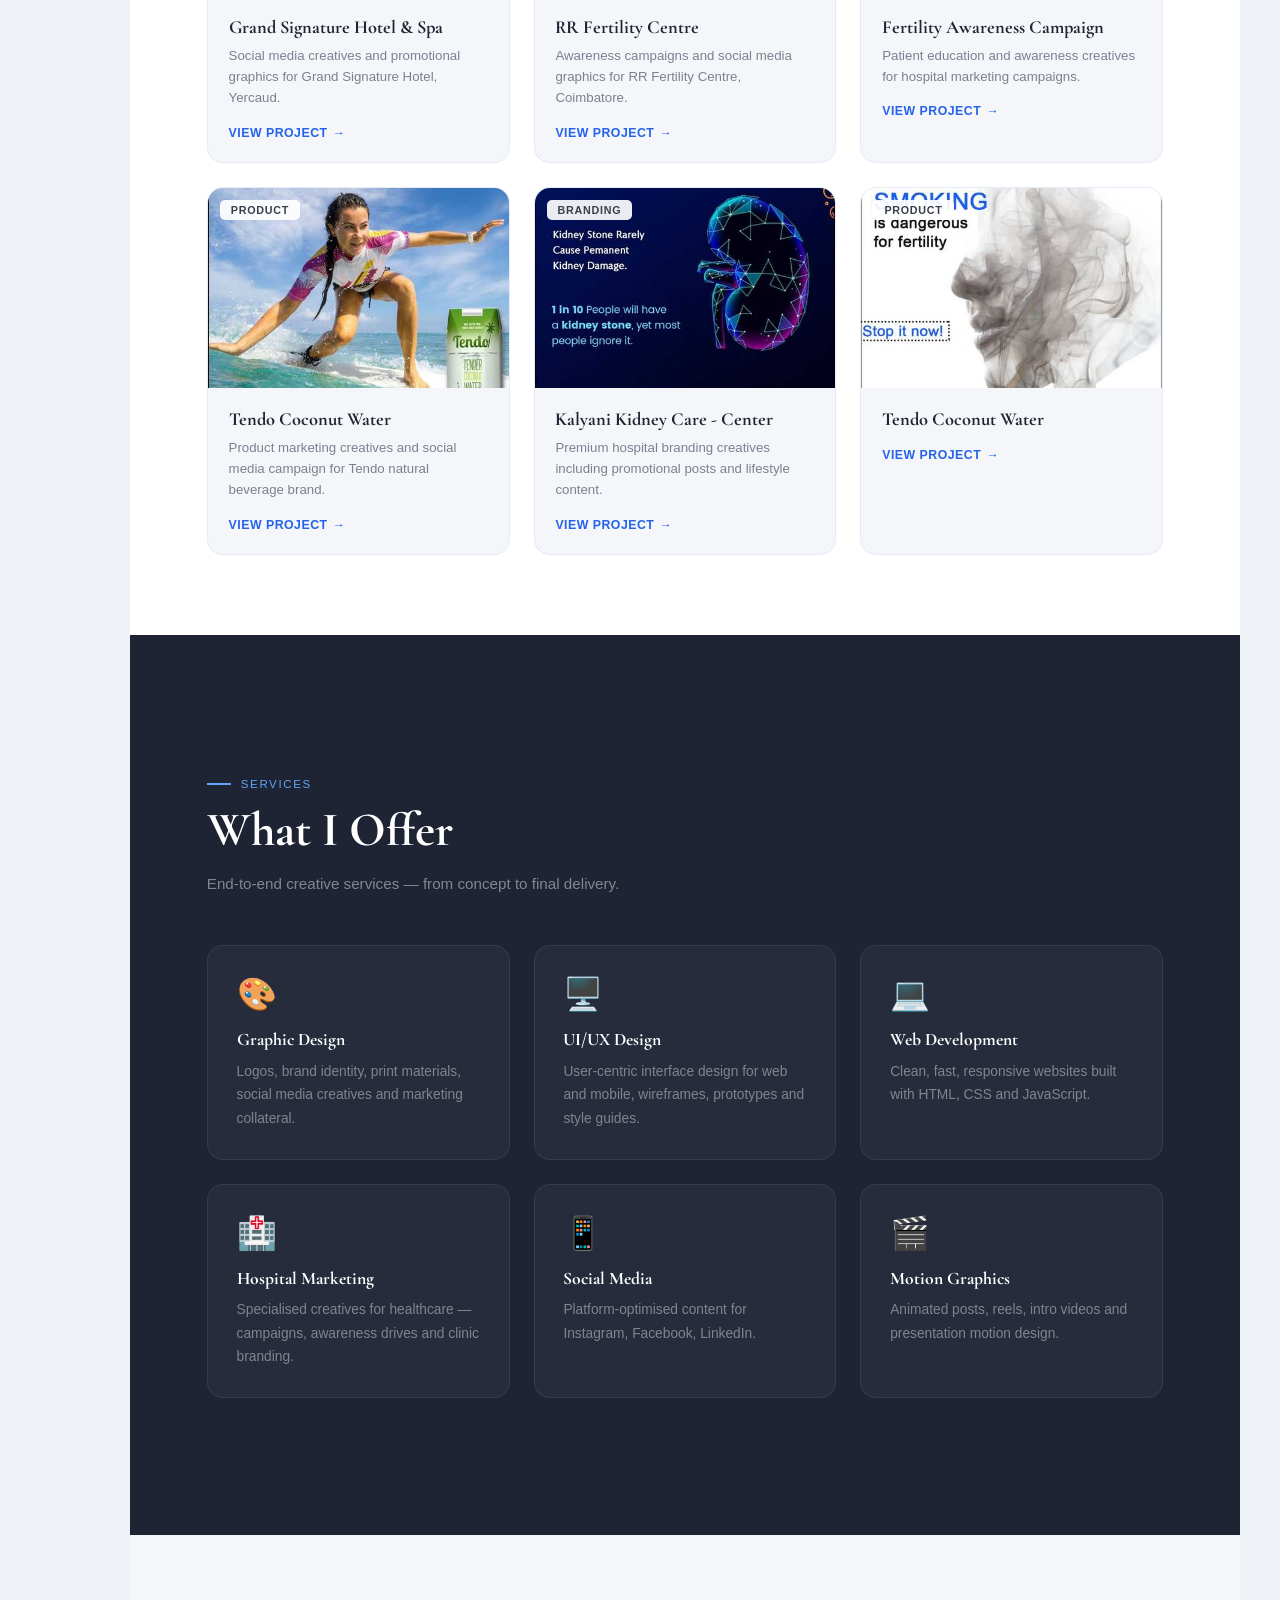
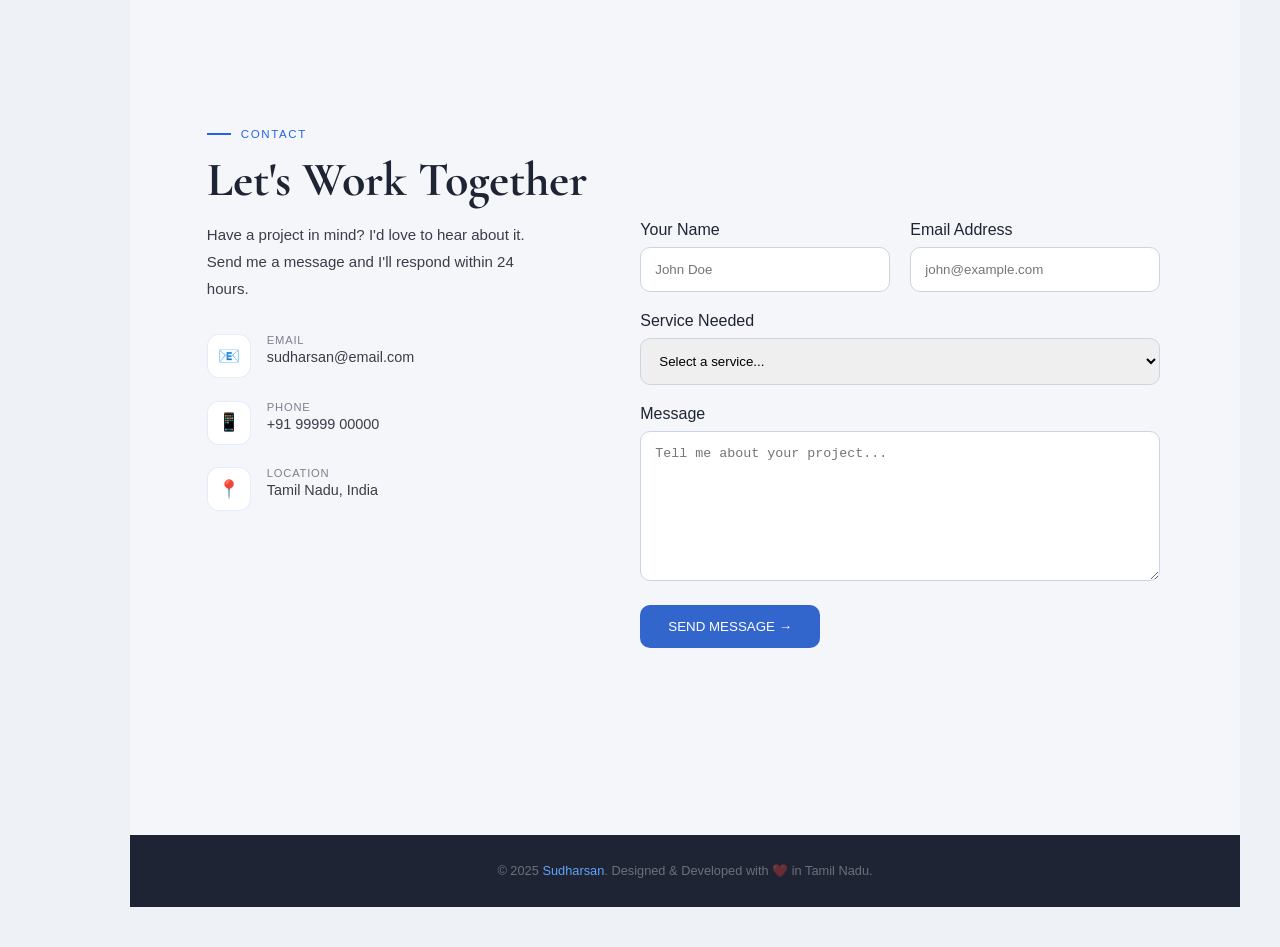
==== commit 9f5e9324: "Update contact form with new design and functionality Replaced the old contact form with a new one u" ====
--- a/index.html
+++ b/index.html
@@ -235,18 +235,64 @@
           <div class="c-detail rv d1"><div class="c-ico">📱</div><div><div class="c-lbl">Phone</div><div class="c-val">+91 99999 00000</div></div></div>
           <div class="c-detail rv d2"><div class="c-ico">📍</div><div><div class="c-lbl">Location</div><div class="c-val">Tamil Nadu, India</div></div></div>
         </div>
-        <form class="c-form rv" onsubmit="handleSubmit(event)">
-          <div class="f-row">
-            <div class="f-grp"><label>Your Name</label><input type="text" placeholder="John Doe" required></div>
-            <div class="f-grp"><label>Email Address</label><input type="email" placeholder="john@example.com" required></div>
-          </div>
-          <div class="f-grp">
-            <label>Service Needed</label>
-            <select><option value="">Select a service…</option><option>Graphic Design</option><option>UI/UX Design</option><option>Web Development</option><option>Hospital Marketing</option><option>Social Media</option><option>Motion Graphics</option></select>
-          </div>
-          <div class="f-grp"><label>Message</label><textarea rows="5" placeholder="Tell me about your project…" required></textarea></div>
-          <button type="submit" class="f-submit">Send Message →</button>
-        </form>
+        
+<body style="font-family: Arial; background:#eef2f6; padding:40px; margin:0;">
+
+<div style="max-width:800px; margin:auto;">
+
+<form action="https://formspree.io/f/abcdxyz" method="POST">
+
+    <!-- ROW -->
+    <div style="display:flex; gap:20px; margin-bottom:20px; flex-wrap:wrap;">
+
+        <!-- NAME -->
+        <div style="flex:1; min-width:250px;">
+            <label style="display:block; margin-bottom:8px;">Your Name</label>
+            <input type="text" name="name" placeholder="John Doe" required
+                style="width:100%; padding:14px; border-radius:10px; border:1px solid #cbd5e1;">
+        </div>
+
+        <!-- EMAIL -->
+        <div style="flex:1; min-width:250px;">
+            <label style="display:block; margin-bottom:8px;">Email Address</label>
+            <input type="email" name="email" placeholder="john@example.com" required
+                style="width:100%; padding:14px; border-radius:10px; border:1px solid #cbd5e1;">
+        </div>
+
+    </div>
+
+    <!-- SERVICE -->
+    <div style="margin-bottom:20px;">
+        <label style="display:block; margin-bottom:8px;">Service Needed</label>
+        <select name="service"
+            style="width:100%; padding:14px; border-radius:10px; border:1px solid #cbd5e1;">
+            <option>Select a service...</option>
+            <option>Web Design</option>
+            <option>Development</option>
+            <option>SEO</option>
+        </select>
+    </div>
+
+    <!-- MESSAGE -->
+    <div>
+        <label style="display:block; margin-bottom:8px;">Message</label>
+        <textarea name="message" required
+            placeholder="Tell me about your project..."
+            style="width:100%; padding:14px; height:150px; border-radius:10px; border:1px solid #cbd5e1;"></textarea>
+    </div>
+
+    <!-- SUCCESS REDIRECT -->
+    <input type="hidden" name="_next" value="https://yourwebsite.com/thank-you.html">
+
+    <!-- BUTTON -->
+    <button type="submit"
+        style="margin-top:20px; background:#3366cc; color:#fff; padding:14px 28px; border:none; border-radius:10px; cursor:pointer;">
+        SEND MESSAGE →
+    </button>
+
+</form>
+
+</div>
       </div>
     </div>
   </section>
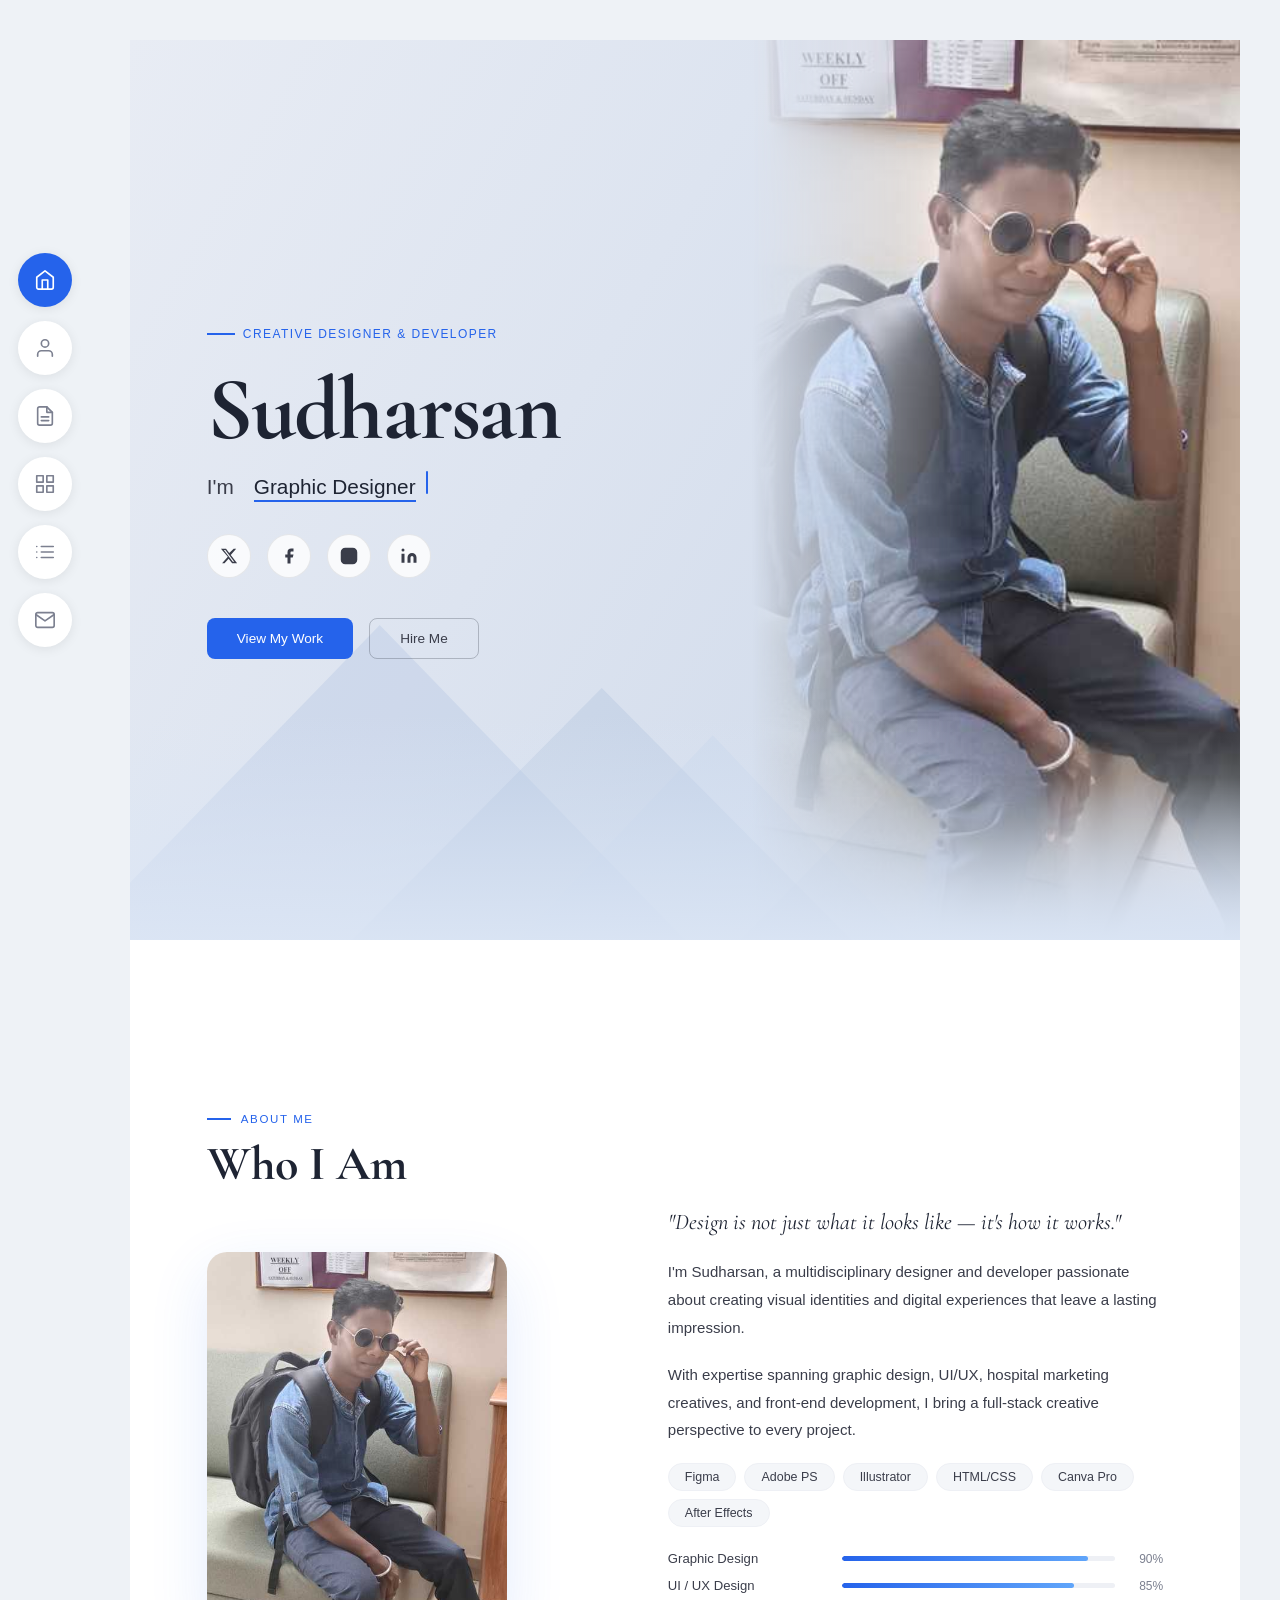
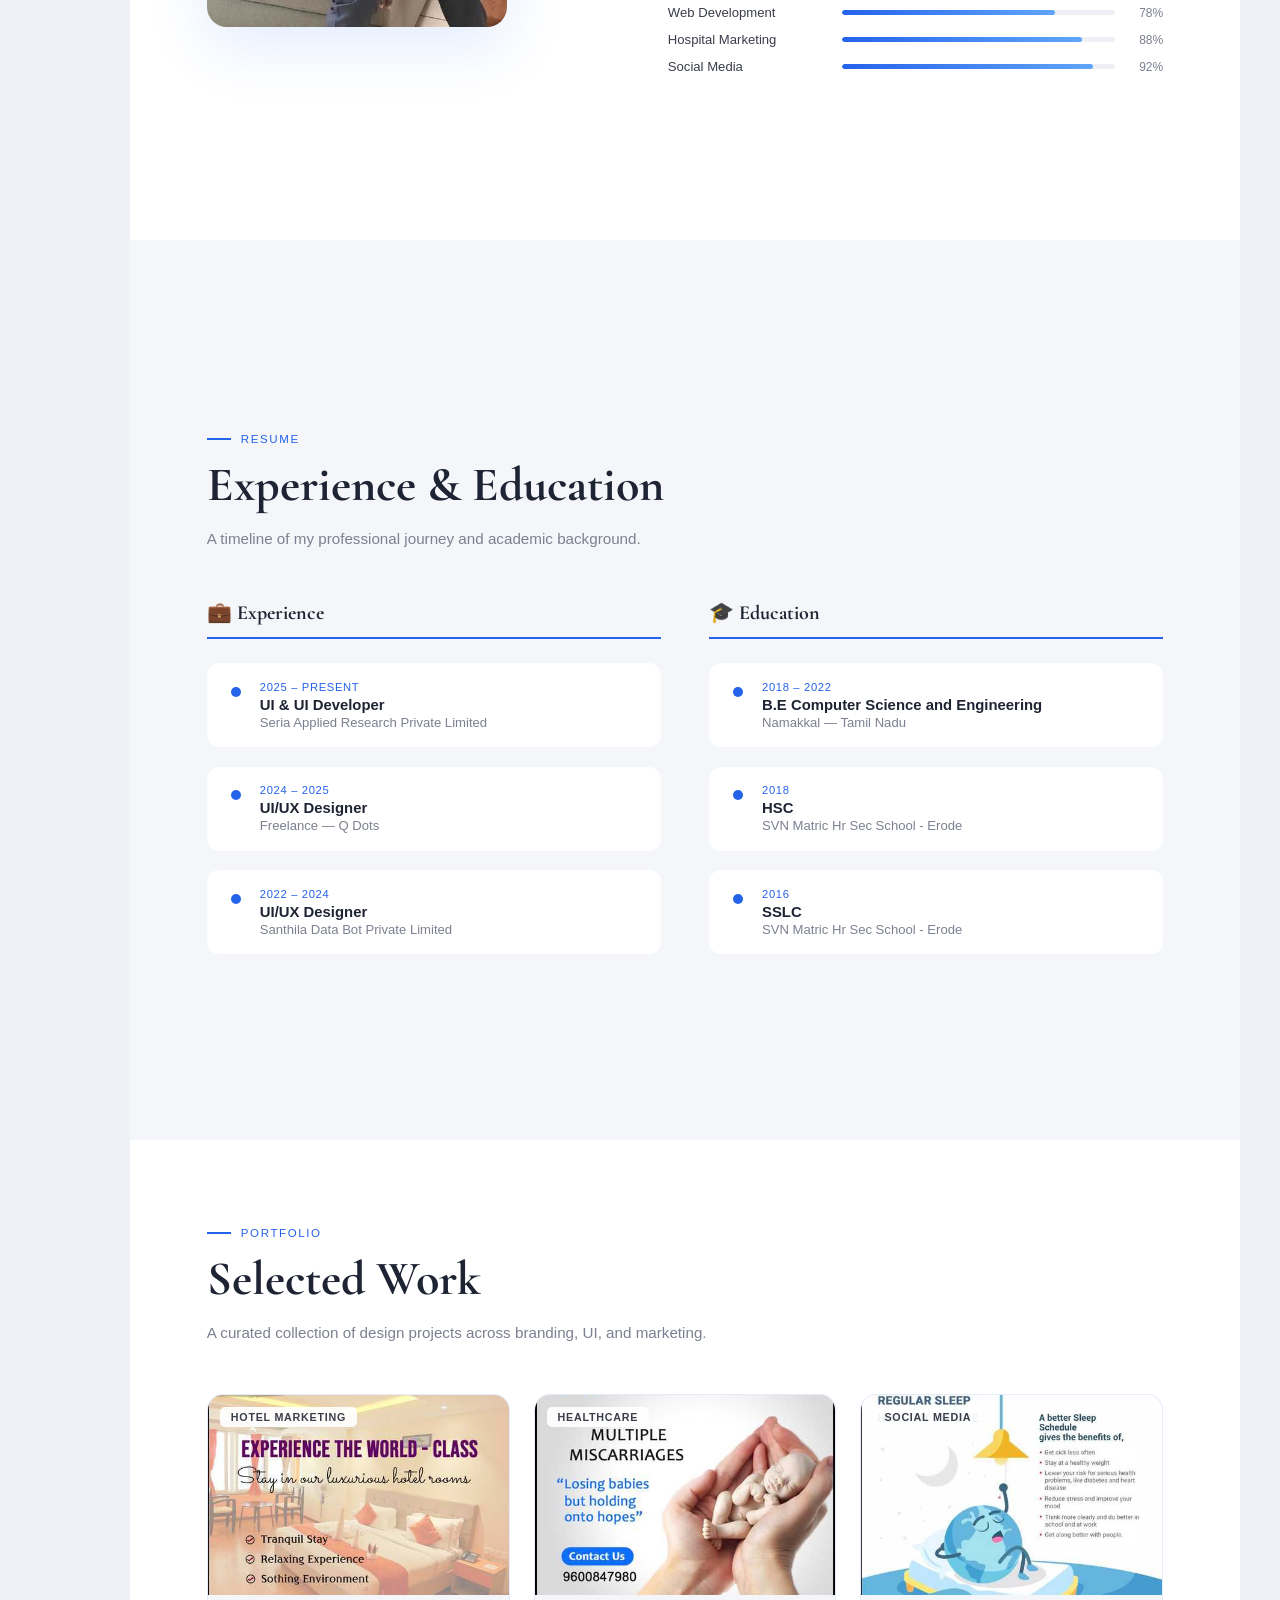
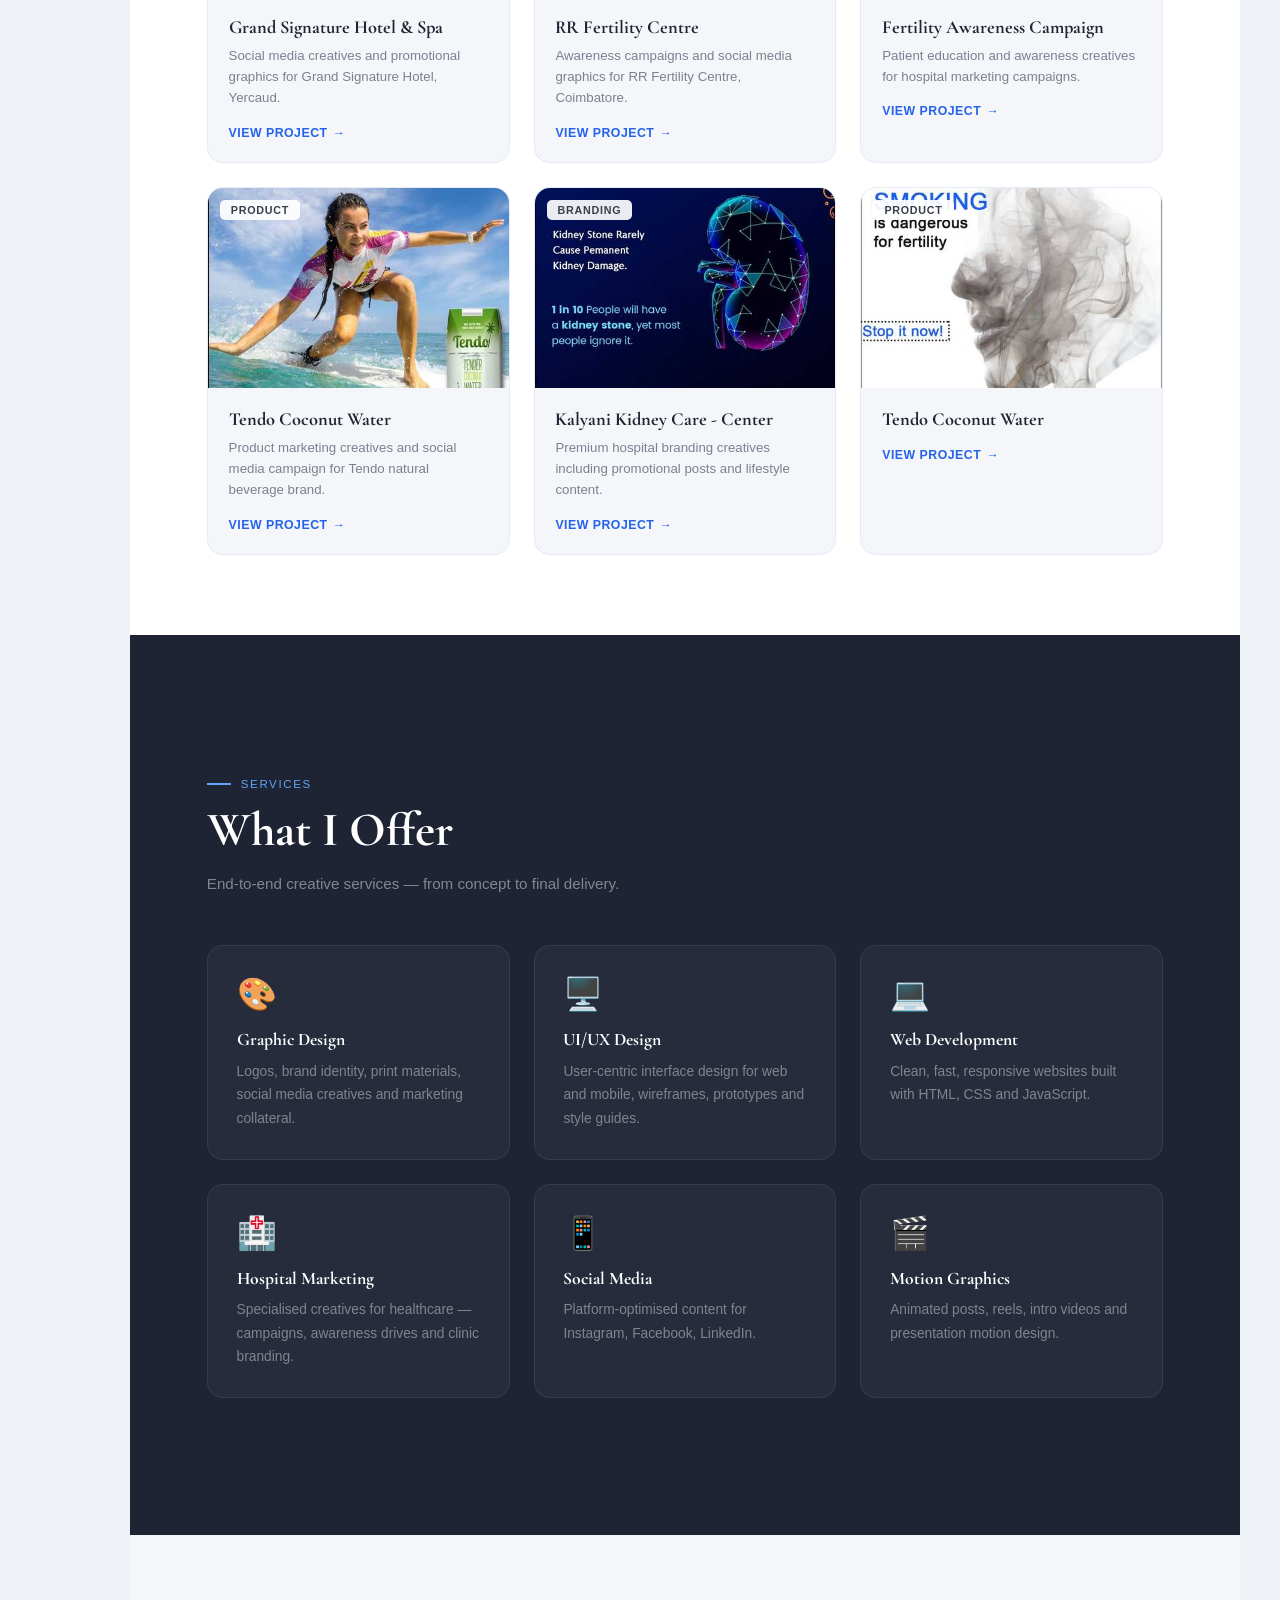
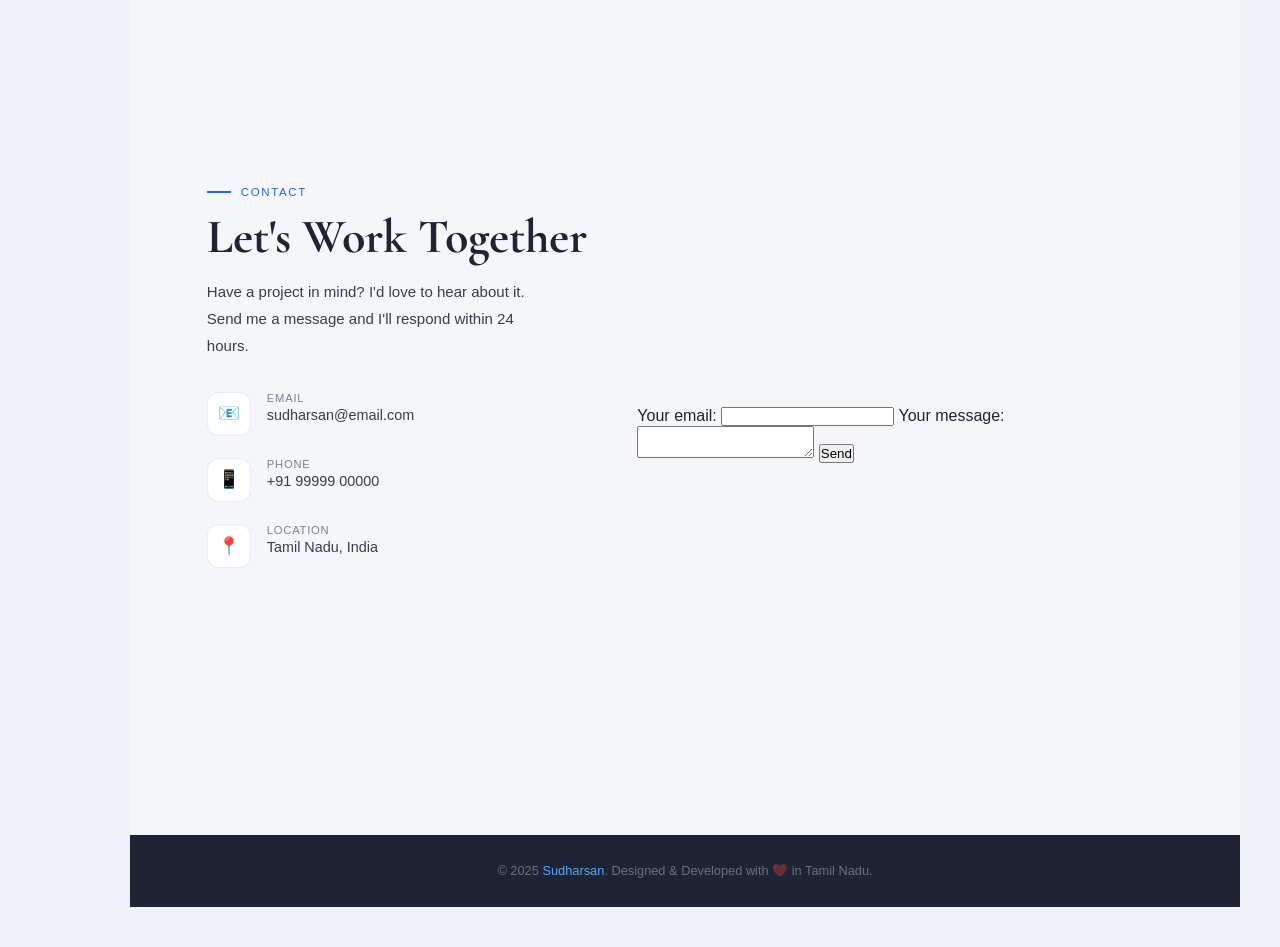
==== commit 90b322df: "Replace old form with a new simplified version" ====
--- a/index.html
+++ b/index.html
@@ -240,56 +240,20 @@
 
 <div style="max-width:800px; margin:auto;">
 
-<form action="https://formspree.io/f/abcdxyz" method="POST">
-
-    <!-- ROW -->
-    <div style="display:flex; gap:20px; margin-bottom:20px; flex-wrap:wrap;">
-
-        <!-- NAME -->
-        <div style="flex:1; min-width:250px;">
-            <label style="display:block; margin-bottom:8px;">Your Name</label>
-            <input type="text" name="name" placeholder="John Doe" required
-                style="width:100%; padding:14px; border-radius:10px; border:1px solid #cbd5e1;">
-        </div>
-
-        <!-- EMAIL -->
-        <div style="flex:1; min-width:250px;">
-            <label style="display:block; margin-bottom:8px;">Email Address</label>
-            <input type="email" name="email" placeholder="john@example.com" required
-                style="width:100%; padding:14px; border-radius:10px; border:1px solid #cbd5e1;">
-        </div>
-
-    </div>
-
-    <!-- SERVICE -->
-    <div style="margin-bottom:20px;">
-        <label style="display:block; margin-bottom:8px;">Service Needed</label>
-        <select name="service"
-            style="width:100%; padding:14px; border-radius:10px; border:1px solid #cbd5e1;">
-            <option>Select a service...</option>
-            <option>Web Design</option>
-            <option>Development</option>
-            <option>SEO</option>
-        </select>
-    </div>
-
-    <!-- MESSAGE -->
-    <div>
-        <label style="display:block; margin-bottom:8px;">Message</label>
-        <textarea name="message" required
-            placeholder="Tell me about your project..."
-            style="width:100%; padding:14px; height:150px; border-radius:10px; border:1px solid #cbd5e1;"></textarea>
-    </div>
-
-    <!-- SUCCESS REDIRECT -->
-    <input type="hidden" name="_next" value="https://yourwebsite.com/thank-you.html">
-
-    <!-- BUTTON -->
-    <button type="submit"
-        style="margin-top:20px; background:#3366cc; color:#fff; padding:14px 28px; border:none; border-radius:10px; cursor:pointer;">
-        SEND MESSAGE →
-    </button>
-
+<form
+  action="https://formspree.io/f/mykleald"
+  method="POST"
+>
+  <label>
+    Your email:
+    <input type="email" name="email">
+  </label>
+  <label>
+    Your message:
+    <textarea name="message"></textarea>
+  </label>
+  <!-- your other form fields go here -->
+  <button type="submit">Send</button>
 </form>
 
 </div>
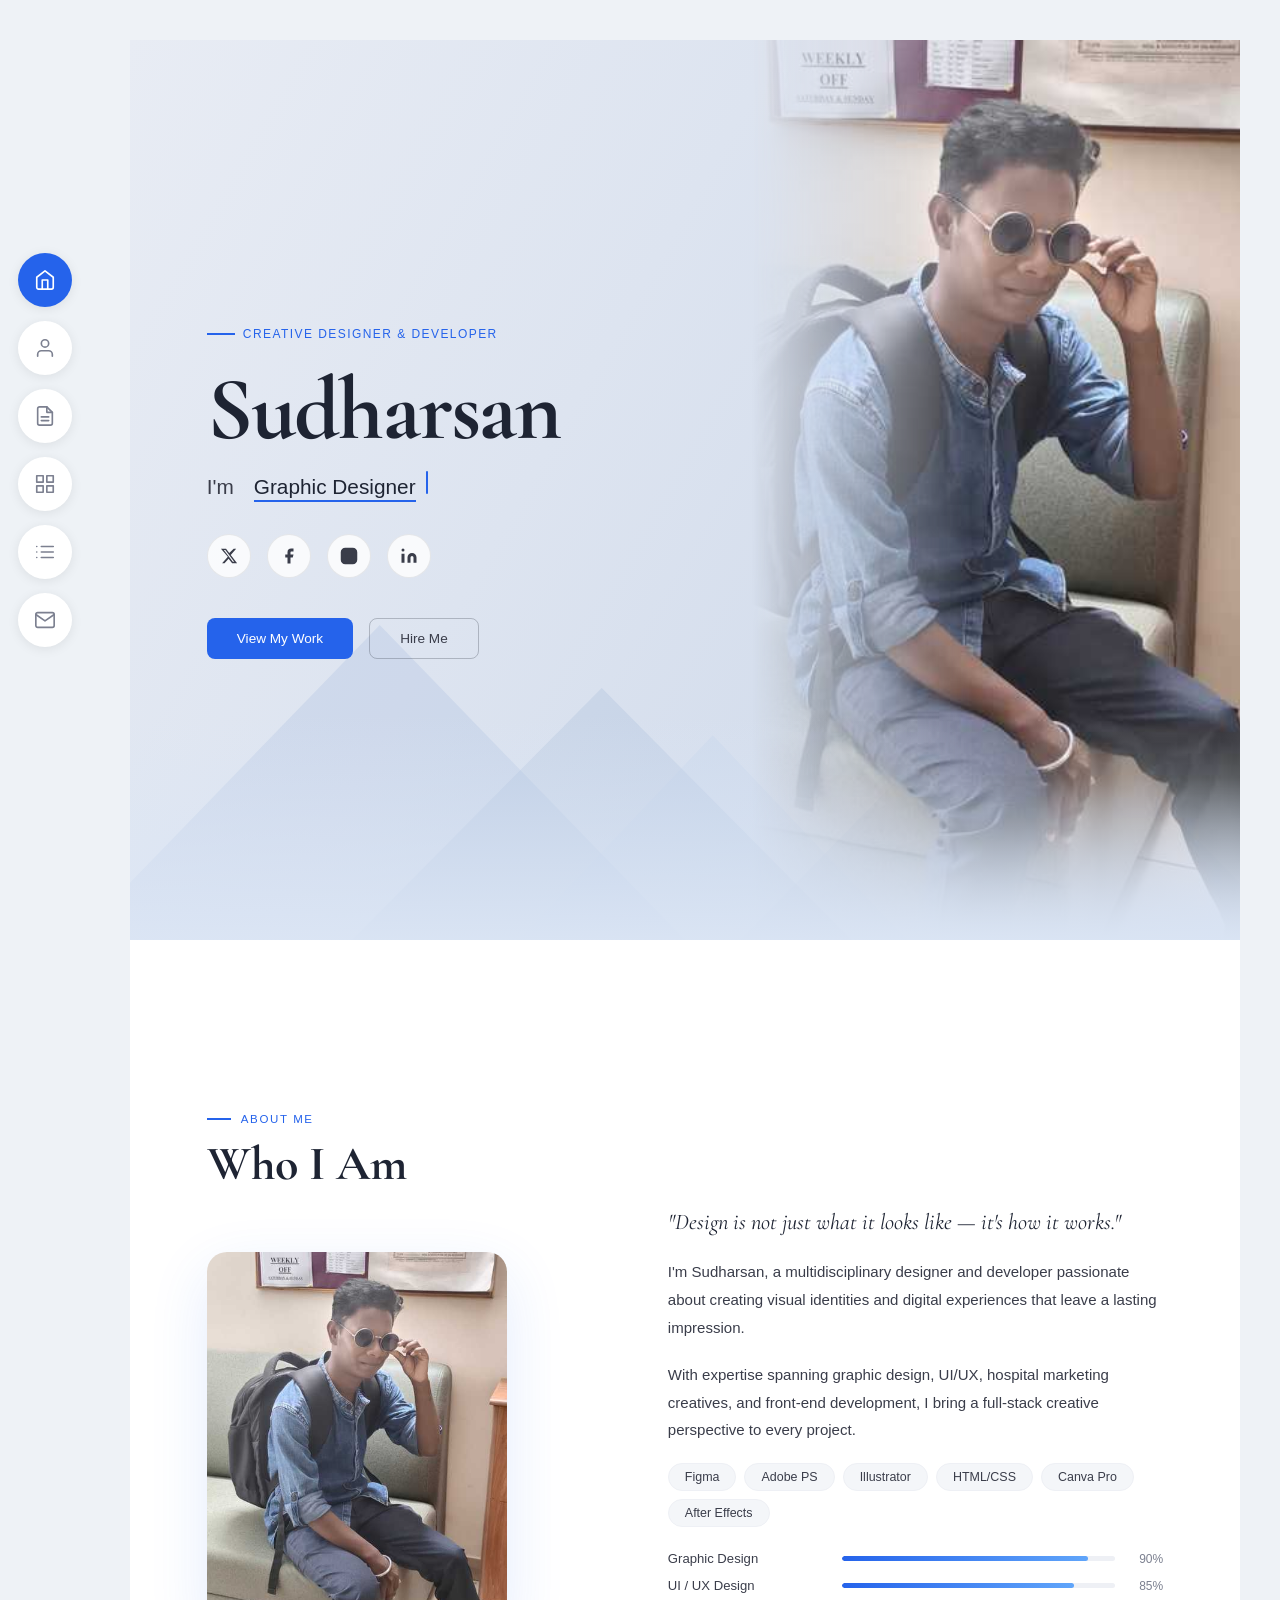
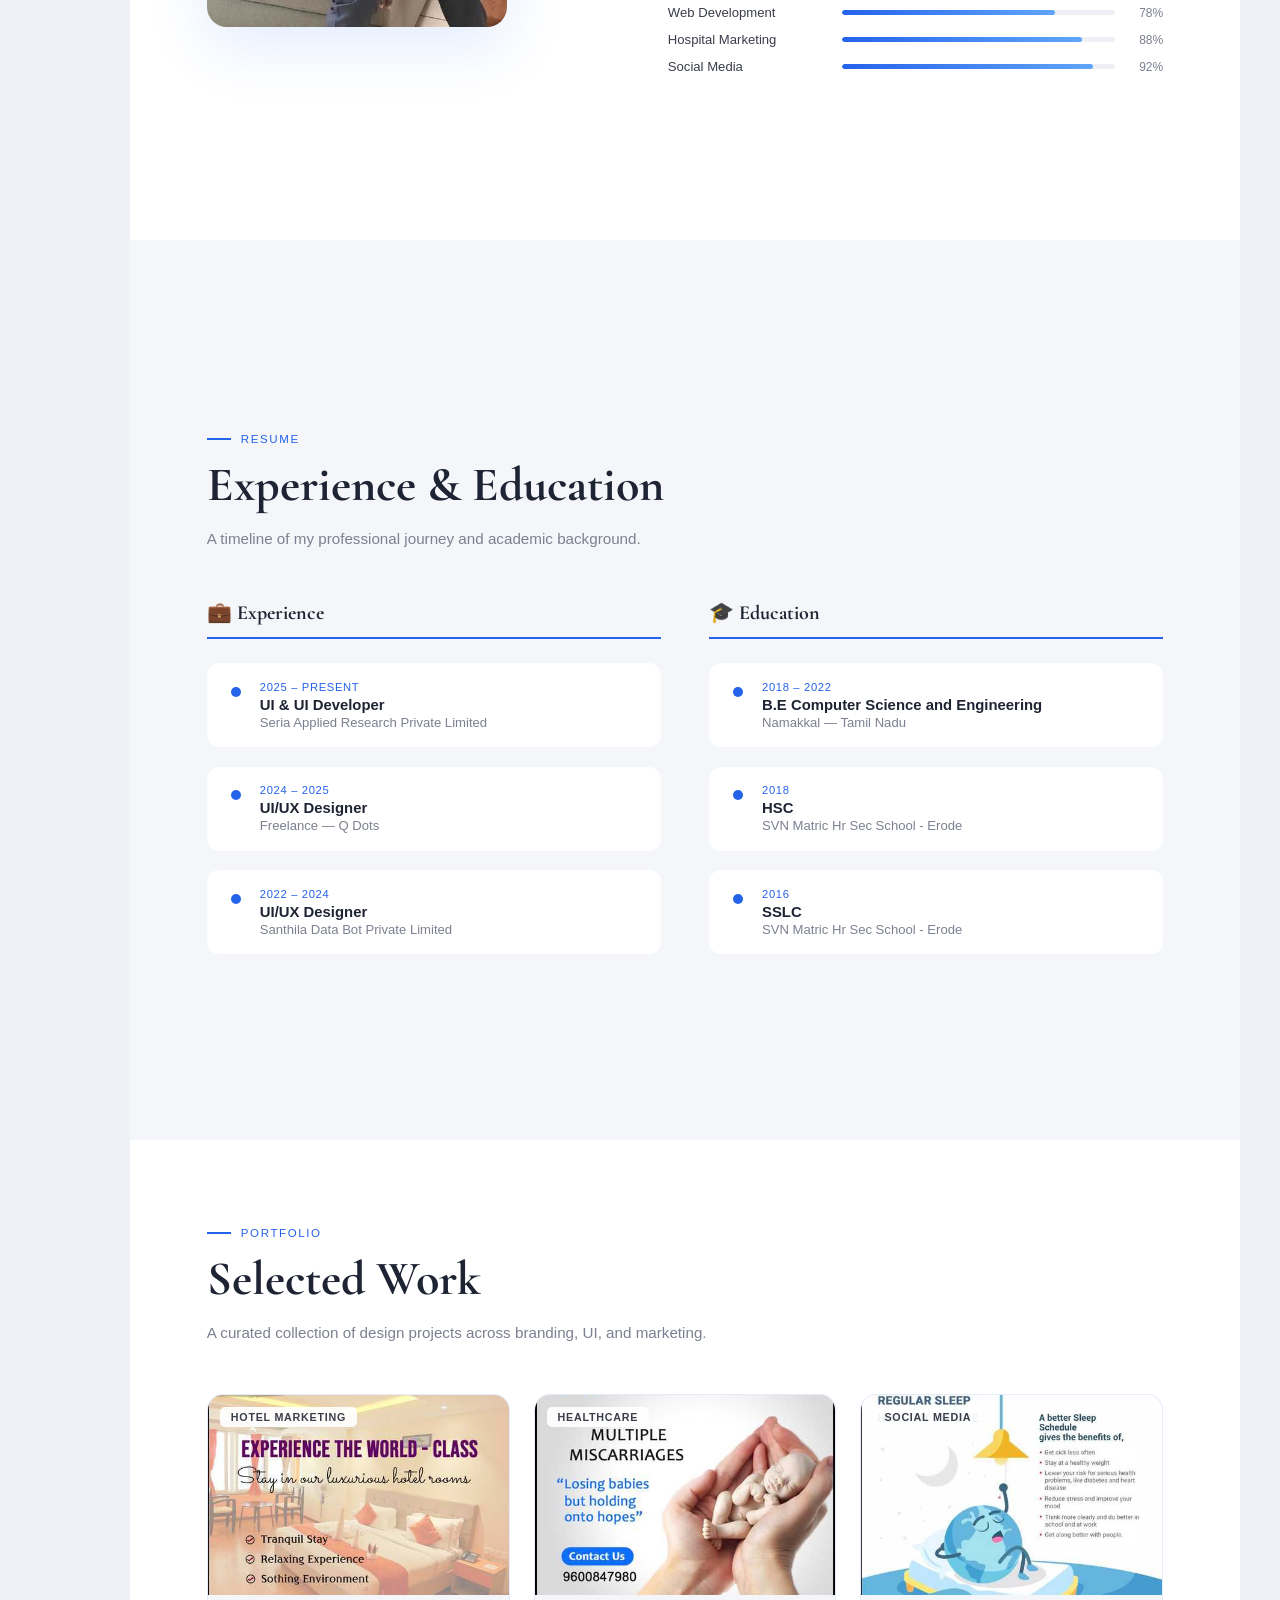
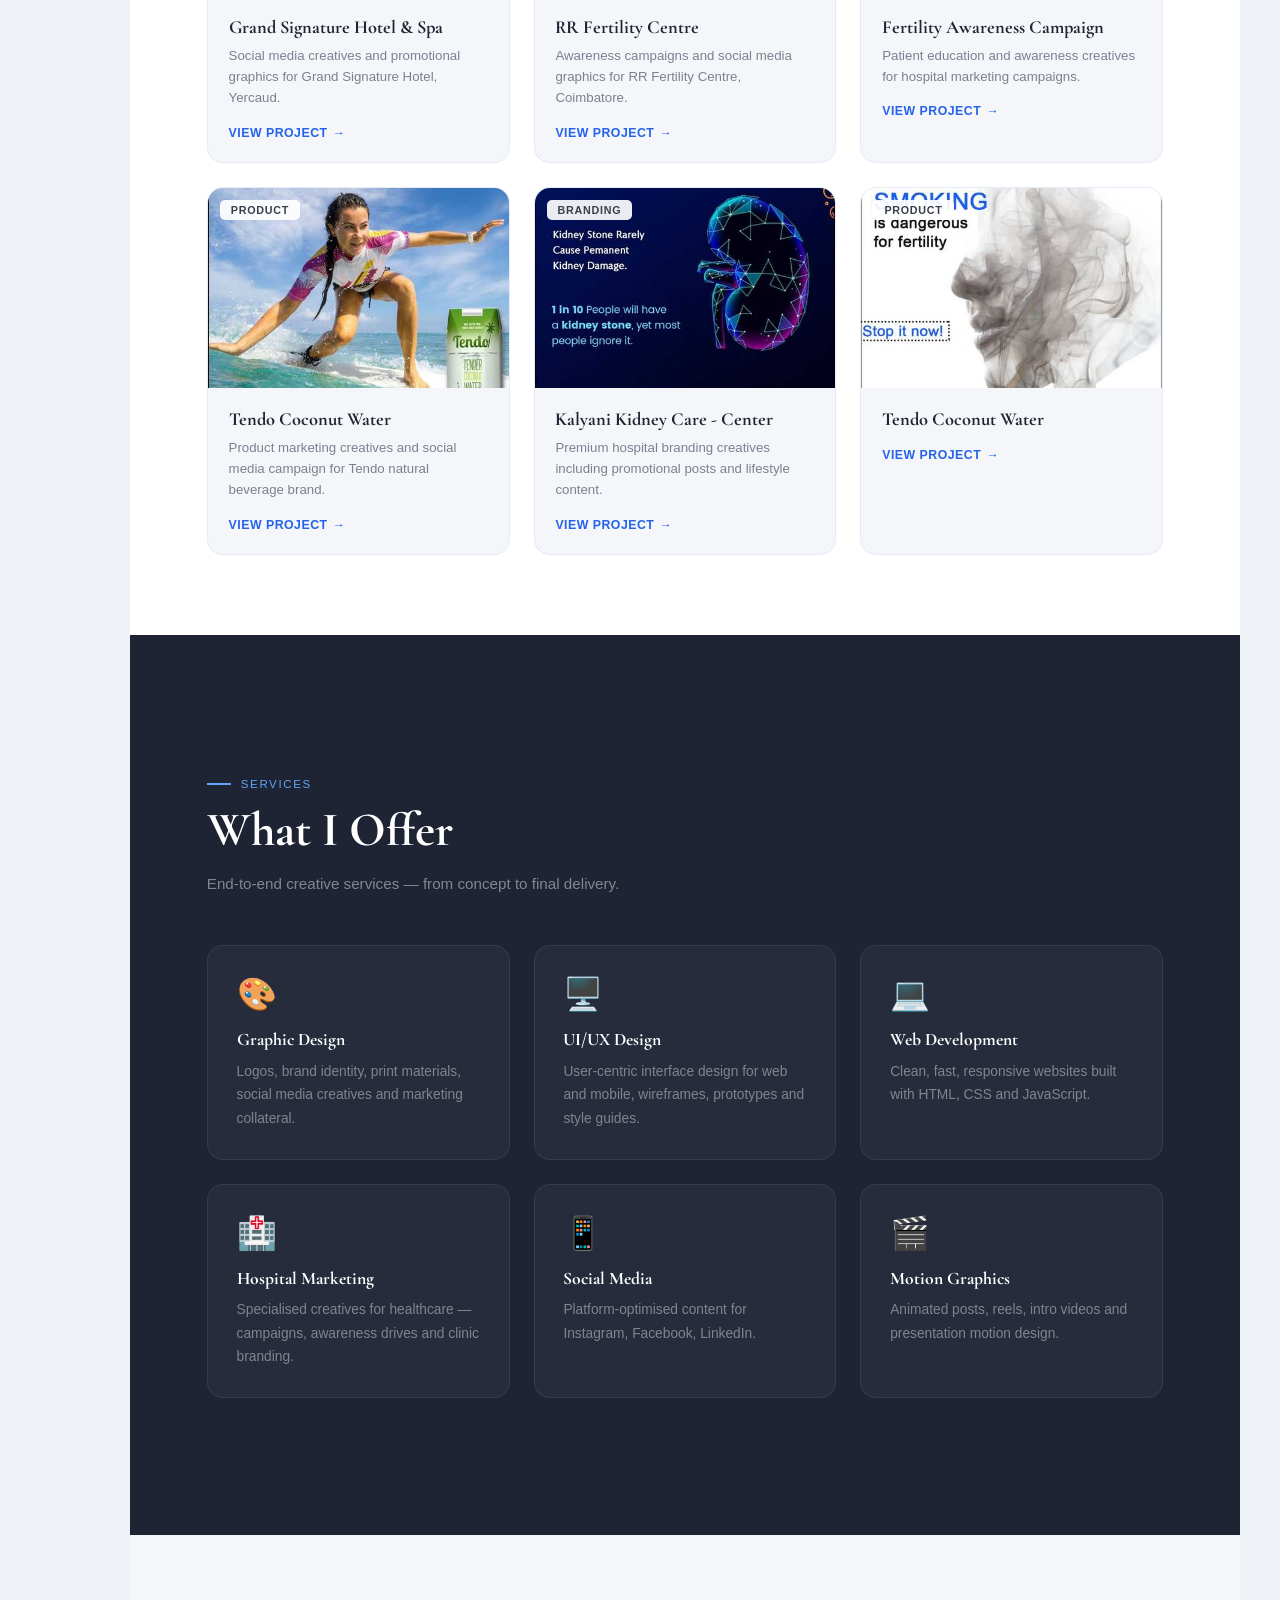
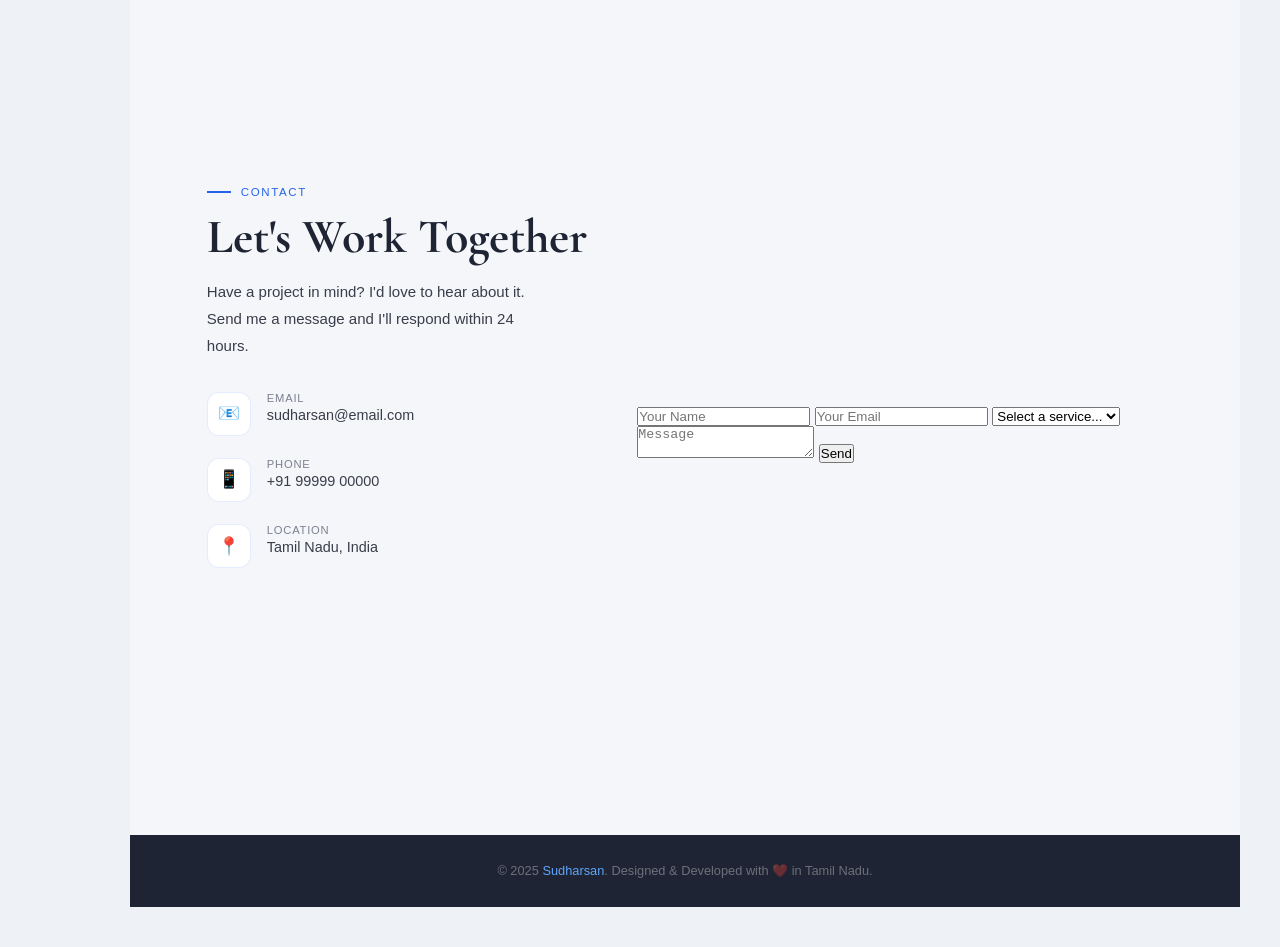
==== commit 1efa66a3: "Enhance contact form with additional fields Updated the contact form to include name and service sel" ====
--- a/index.html
+++ b/index.html
@@ -240,20 +240,22 @@
 
 <div style="max-width:800px; margin:auto;">
 
-<form
-  action="https://formspree.io/f/mykleald"
-  method="POST"
->
-  <label>
-    Your email:
-    <input type="email" name="email">
-  </label>
-  <label>
-    Your message:
-    <textarea name="message"></textarea>
-  </label>
-  <!-- your other form fields go here -->
+<form action="https://formspree.io/f/mykleald" method="POST">
+
+  <input type="text" name="name" placeholder="Your Name" required>
+
+  <input type="email" name="email" placeholder="Your Email" required>
+
+  <select name="service">
+    <option>Select a service...</option>
+    <option>Web Design</option>
+    <option>Development</option>
+  </select>
+
+  <textarea name="message" placeholder="Message" required></textarea>
+
   <button type="submit">Send</button>
+
 </form>
 
 </div>
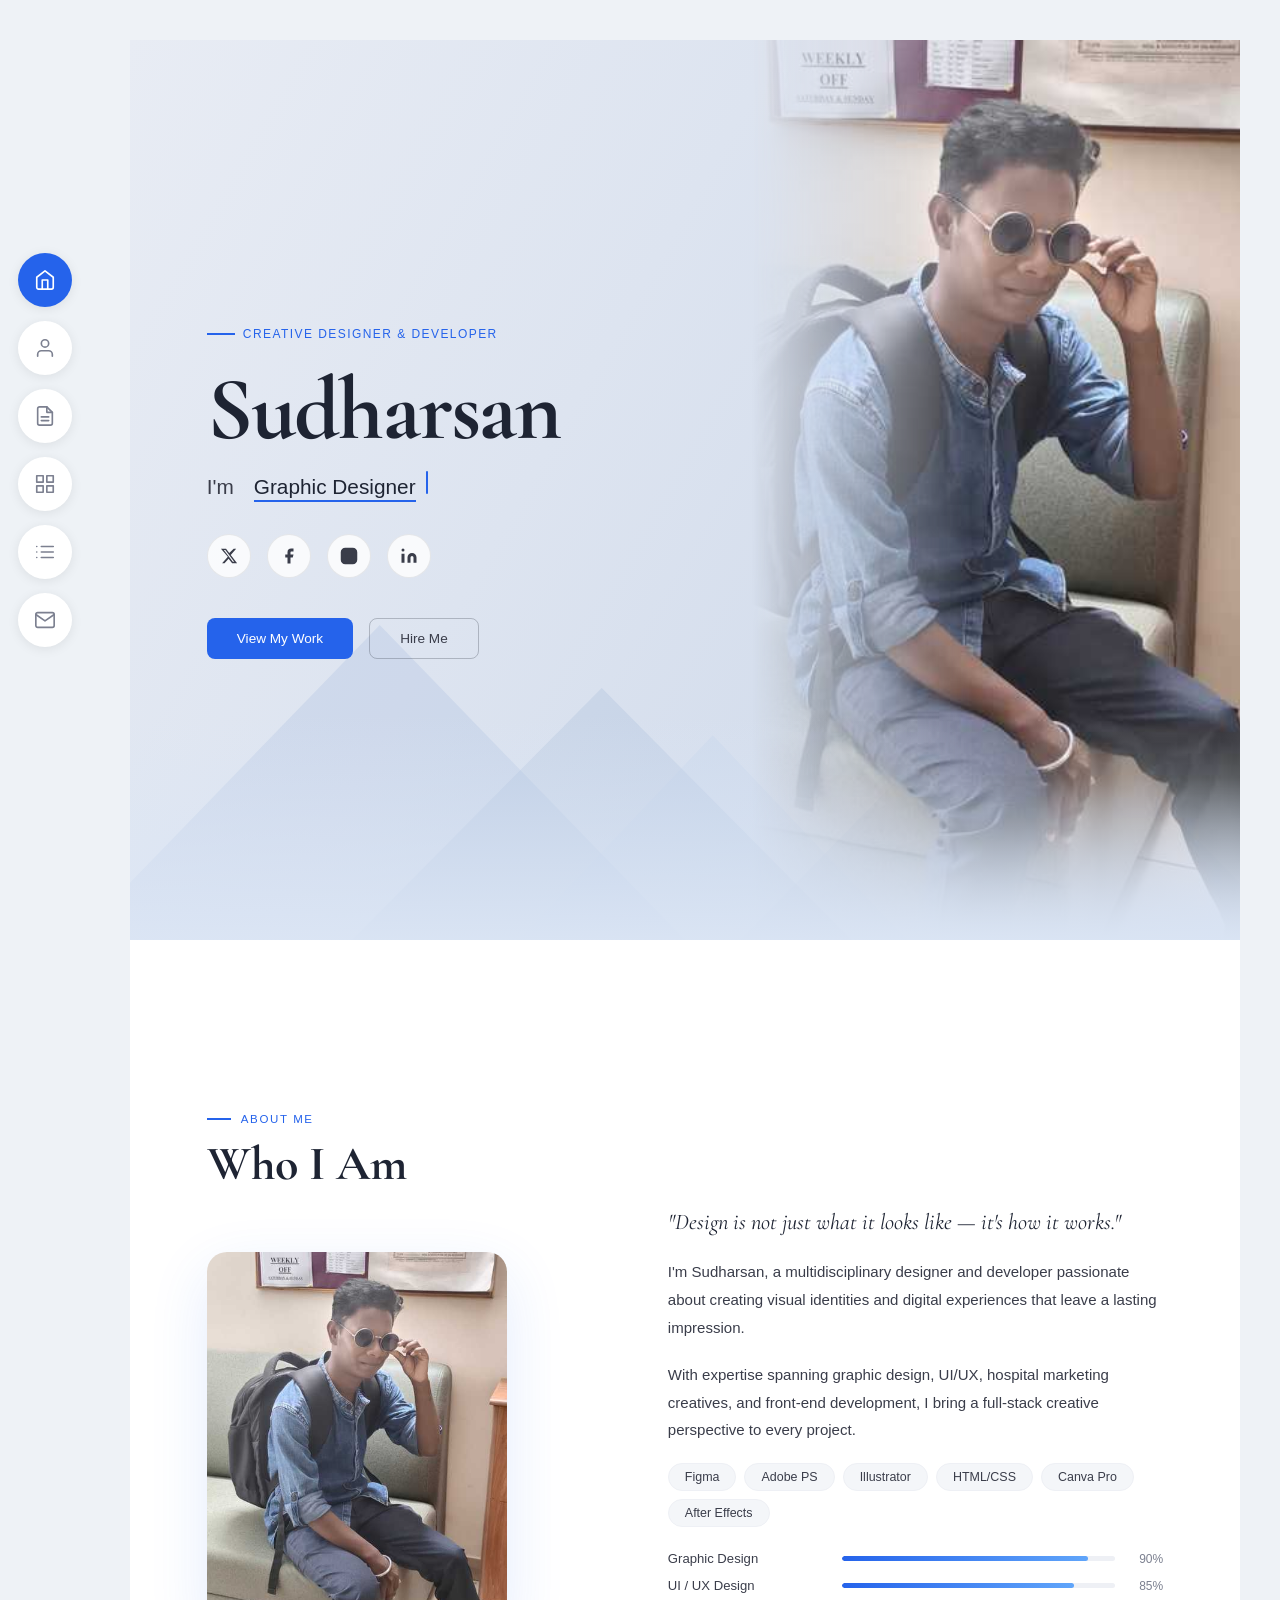
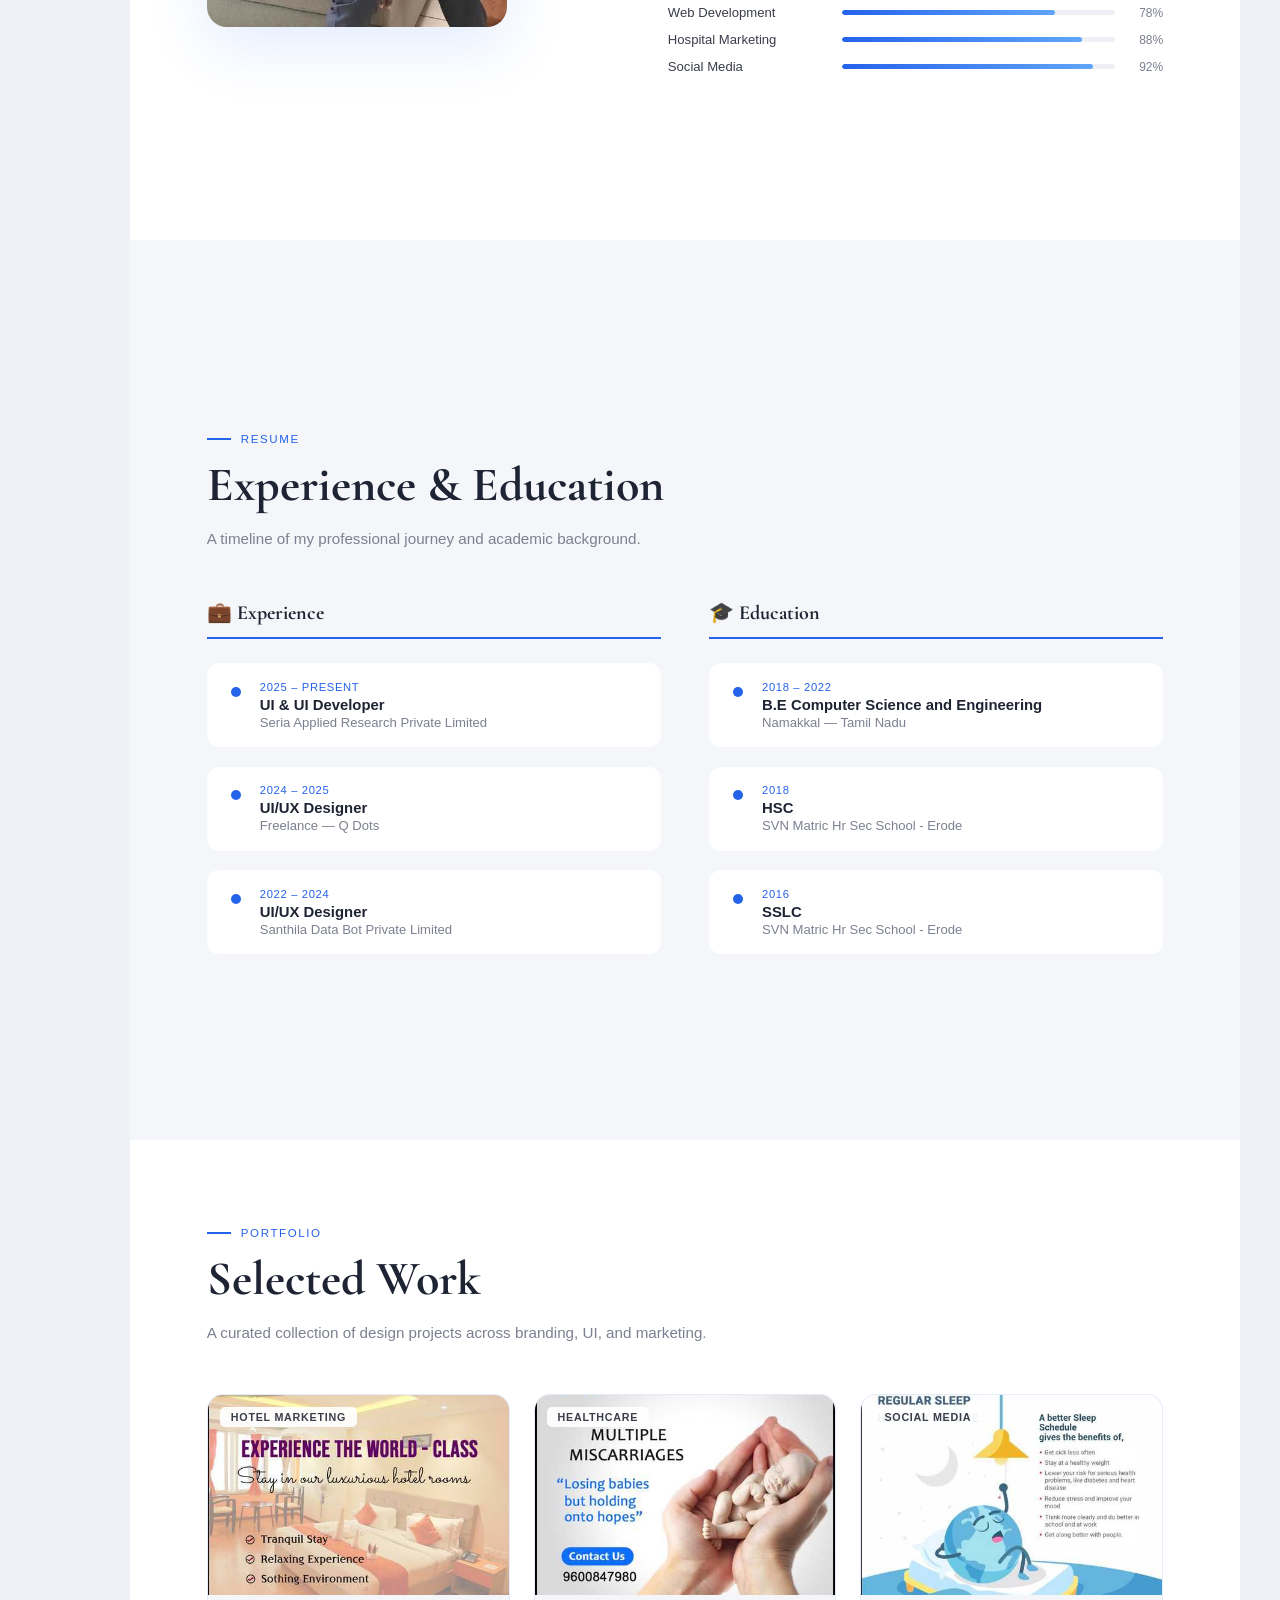
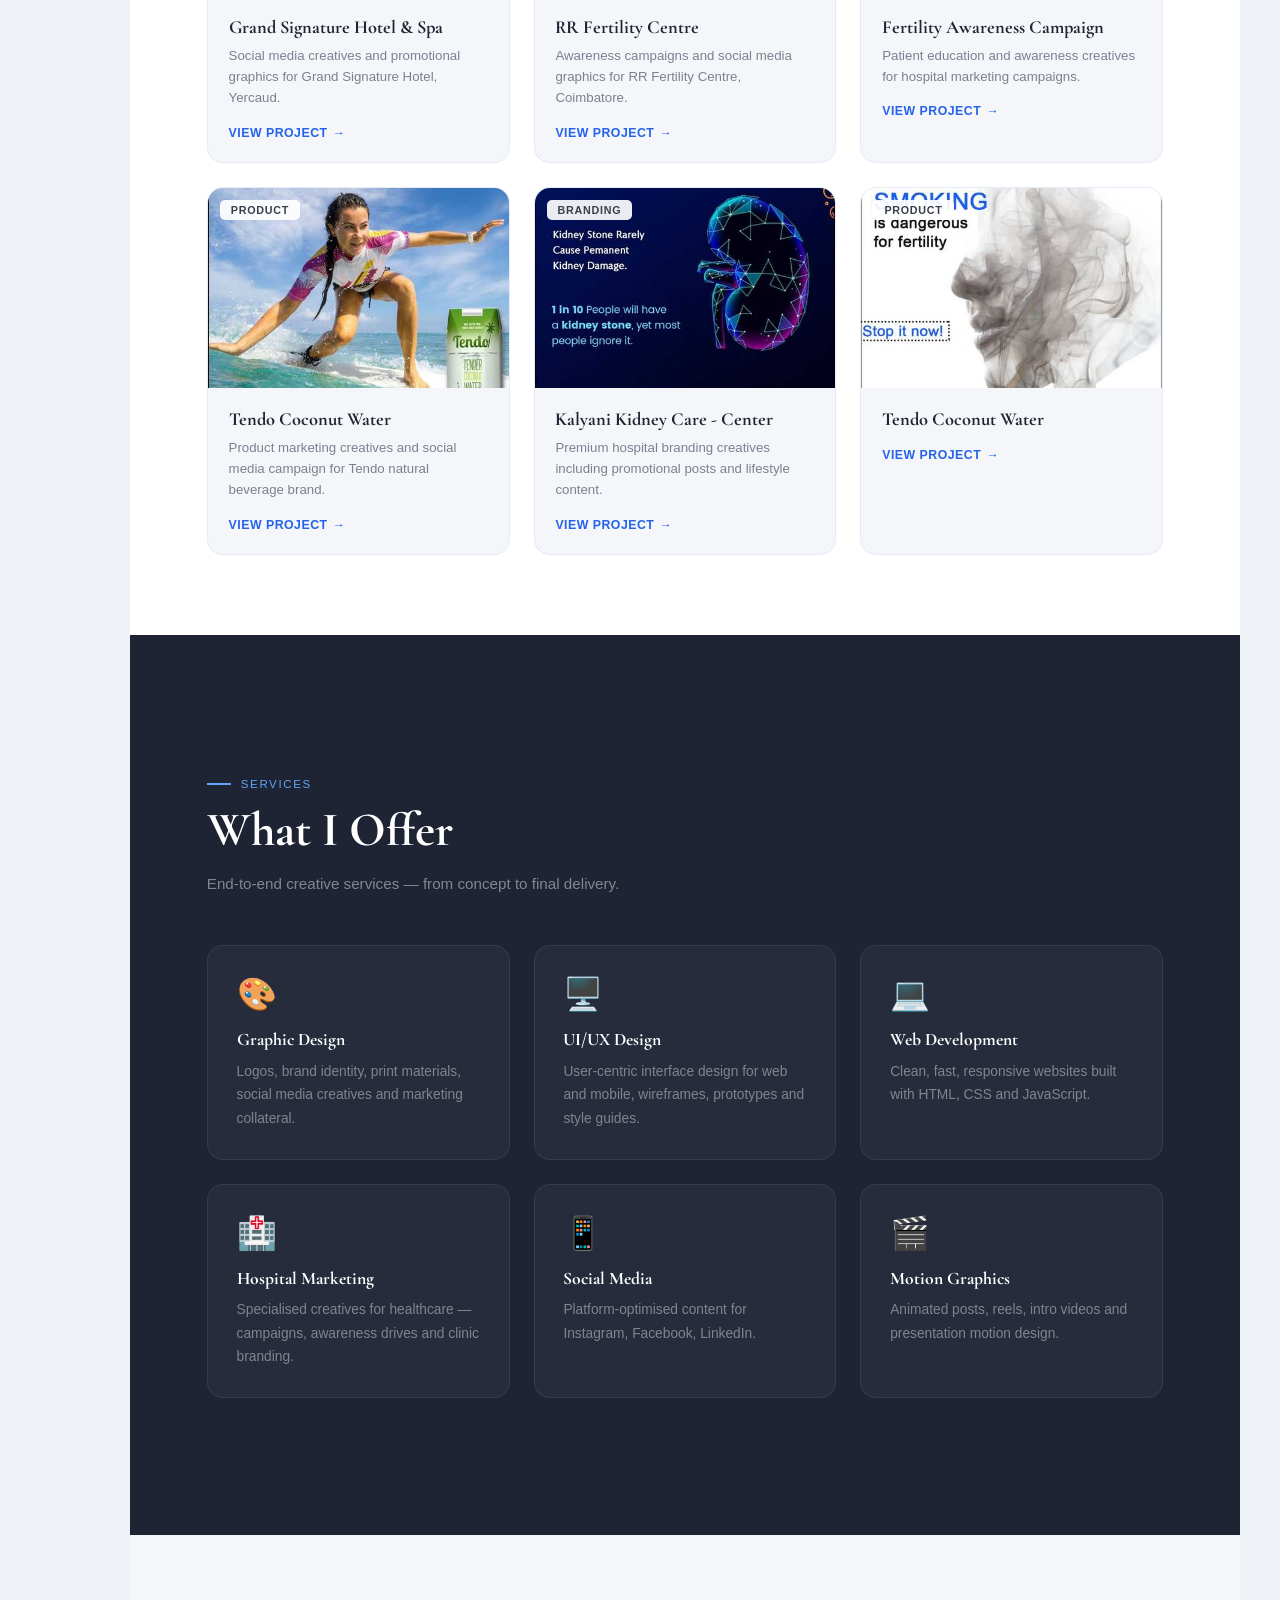
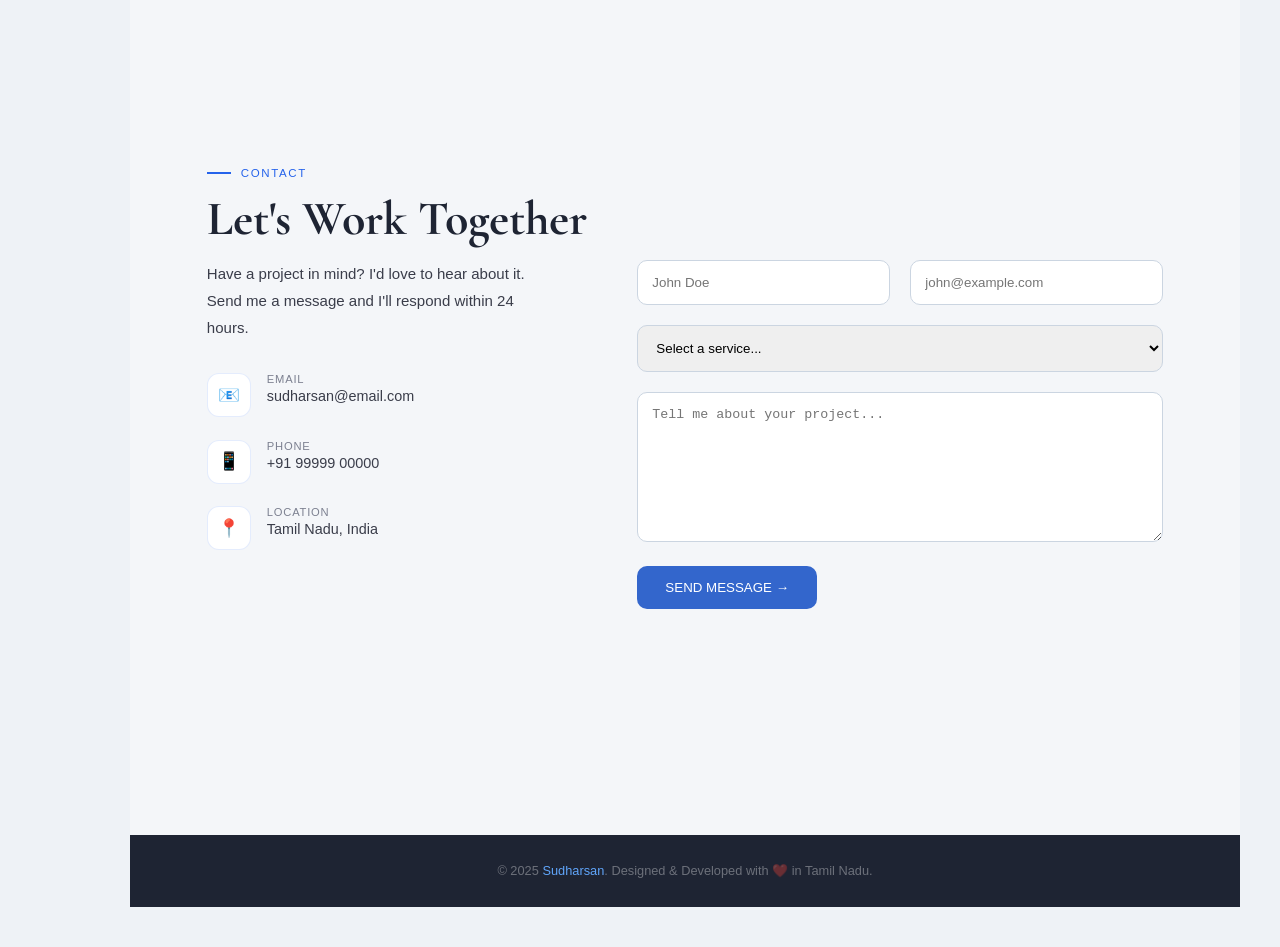
==== commit c5af4885: "Refactor contact form structure and styles" ====
--- a/index.html
+++ b/index.html
@@ -240,23 +240,42 @@
 
 <div style="max-width:800px; margin:auto;">
 
-<form action="https://formspree.io/f/mykleald" method="POST">
-
-  <input type="text" name="name" placeholder="Your Name" required>
-
-  <input type="email" name="email" placeholder="Your Email" required>
-
-  <select name="service">
-    <option>Select a service...</option>
-    <option>Web Design</option>
-    <option>Development</option>
-  </select>
-
-  <textarea name="message" placeholder="Message" required></textarea>
-
-  <button type="submit">Send</button>
+<form id="contactForm" action="https://formspree.io/f/mykleald" method="POST">
+
+    <!-- YOUR EXISTING DESIGN (NO CHANGE) -->
+    
+    <div style="display:flex; gap:20px; margin-bottom:20px; flex-wrap:wrap;">
+
+        <input type="text" name="name" placeholder="John Doe" required
+        style="flex:1; padding:14px; border-radius:10px; border:1px solid #cbd5e1;">
+
+        <input type="email" name="email" placeholder="john@example.com" required
+        style="flex:1; padding:14px; border-radius:10px; border:1px solid #cbd5e1;">
+
+    </div>
+
+    <select name="service"
+    style="width:100%; padding:14px; border-radius:10px; border:1px solid #cbd5e1; margin-bottom:20px;">
+        <option>Select a service...</option>
+        <option>Web Design</option>
+        <option>Development</option>
+    </select>
+
+    <textarea name="message" required
+    placeholder="Tell me about your project..."
+    style="width:100%; padding:14px; height:150px; border-radius:10px; border:1px solid #cbd5e1;"></textarea>
+
+    <button type="submit"
+    style="margin-top:20px; background:#3366cc; color:#fff; padding:14px 28px; border:none; border-radius:10px;">
+        SEND MESSAGE →
+    </button>
 
 </form>
+
+<!-- SUCCESS MESSAGE -->
+<p id="successMsg" style="display:none; color:green; margin-top:10px;">
+✅ Message sent successfully!
+</p>
 
 </div>
       </div>
